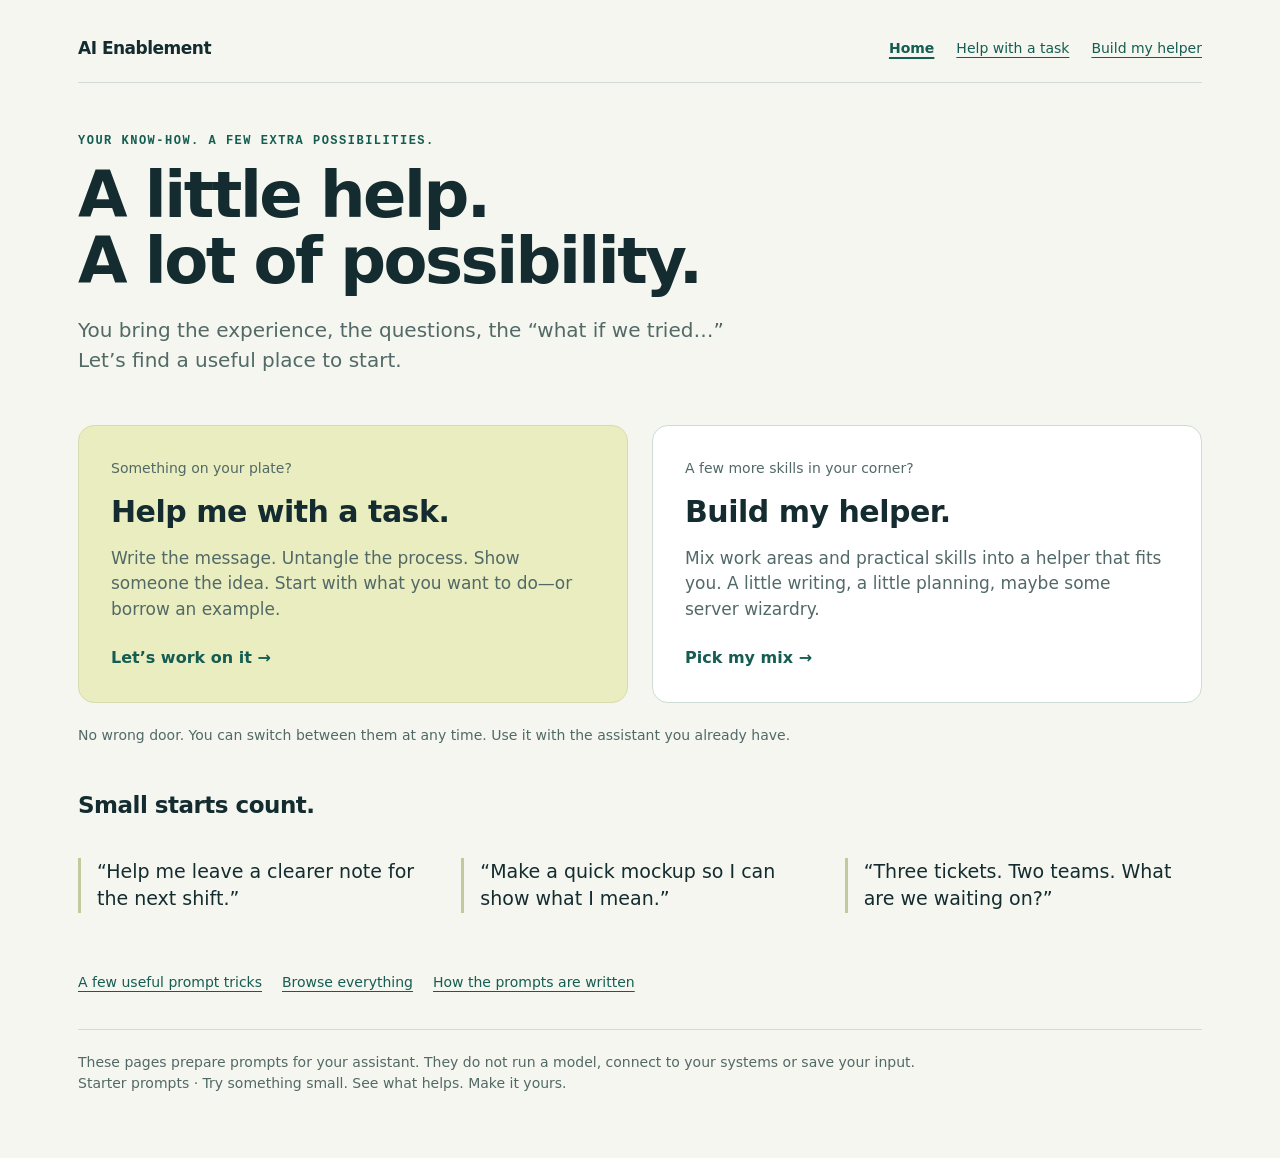
==== index.html @ c5250122 "Add everyday help, portable helper prompts and a two-path launch" ====
<!doctype html>
<html lang="en"><head><meta charset="utf-8"><meta name="viewport" content="width=device-width, initial-scale=1"><title>AI Enablement</title><meta name="description" content="A little help with a task, or a helper you can make your own."><link rel="stylesheet" href="launch.css?v=9aff4bc4e17a"></head>
<body><main><div class="top"><a class="brand" href="index.html">AI Enablement</a><nav aria-label="Package navigation"><a href="index.html" aria-current="page">Home</a><a href="launch.html">Help with a task</a><a href="library.html">Build my helper</a></nav></div>
<header><div class="eyebrow">Your know-how. A few extra possibilities.</div><h1>A little help.<br>A lot of possibility.</h1><p>You bring the experience, the questions, the “what if we tried…”<br>Let’s find a useful place to start.</p></header>
<section class="path-grid" aria-label="Choose your path"><a class="path-card" href="launch.html"><span class="path-kicker">Something on your plate?</span><h2>Help me with a task.</h2><p>Write the message. Untangle the process. Show someone the idea. Start with what you want to do—or borrow an example.</p><span class="path-action">Let’s work on it →</span></a><a class="path-card" href="library.html"><span class="path-kicker">A few more skills in your corner?</span><h2>Build my helper.</h2><p>Mix work areas and practical skills into a helper that fits you. A little writing, a little planning, maybe some server wizardry.</p><span class="path-action">Pick my mix →</span></a></section>
<p class="path-note">No wrong door. You can switch between them at any time. Use it with the assistant you already have.</p>
<section class="possibilities" aria-labelledby="possibilities-heading"><h2 id="possibilities-heading">Small starts count.</h2><div class="possibility-grid"><p>“Help me leave a clearer note for the next shift.”</p><p>“Make a quick mockup so I can show what I mean.”</p><p>“Three tickets. Two teams. What are we waiting on?”</p></div></section>
<div class="methods"><a href="prompt-cheat-sheet.md">A few useful prompt tricks</a><a href="CATALOG.md">Browse everything</a><a href="prompt-authoring.md">How the prompts are written</a></div><footer>These pages prepare prompts for your assistant. They do not run a model, connect to your systems or save your input.<br>Starter prompts · Try something small. See what helps. Make it yours.</footer></main></body></html>
---- launch.css ----
:root{color-scheme:light;--ink:#142c30;--muted:#526967;--line:#cddcd5;--paper:#f4f6ef;--accent:#155d52;--yellow:#e9edbf}*{box-sizing:border-box}body{margin:0;background:var(--paper);color:var(--ink);font:17px/1.5 system-ui,-apple-system,sans-serif}a{color:var(--accent);text-underline-offset:4px}a:hover{text-decoration-thickness:2px}main{max-width:1180px;margin:auto;padding:36px 28px 64px}.top{display:flex;justify-content:space-between;align-items:center;gap:24px;border-bottom:1px solid var(--line);padding-bottom:20px}.brand{font-weight:750;letter-spacing:-.5px}.top nav{display:flex;gap:22px;font-size:14px}.eyebrow{font:700 12px/1.4 ui-monospace,monospace;letter-spacing:1.5px;text-transform:uppercase;color:var(--accent)}header{padding:50px 0 30px;max-width:860px}h1{font-size:clamp(38px,6vw,64px);font-weight:600;line-height:1.03;letter-spacing:-2.5px;margin:14px 0 20px}header p{font-size:20px;color:var(--muted);max-width:690px}h2{font-size:23px;letter-spacing:-.5px;margin:0 0 16px}.step{font-size:13px;display:inline-grid;place-items:center;width:27px;height:27px;border:1px solid var(--accent);border-radius:50%;margin-right:9px;vertical-align:3px}.setup{display:grid;grid-template-columns:1fr 1.4fr;gap:32px;padding:26px;background:var(--yellow);border-radius:14px;margin:10px 0 38px}label{display:block;font-weight:650}select,textarea,input[type=search]{width:100%;font:inherit;color:var(--ink);border:1px solid #a3b8ad;border-radius:7px;padding:12px;background:#fff}select{margin-top:12px}textarea{resize:vertical;min-height:110px;margin-top:12px}input[type=checkbox]{accent-color:var(--accent);width:19px;height:19px;flex-shrink:0;margin:2px 10px 0 0}.section-top{display:flex;justify-content:space-between;align-items:center;gap:28px}.section-top input{max-width:330px}.catalog{display:grid;grid-template-columns:repeat(3,minmax(0,1fr));gap:16px;margin:20px 0 35px}.card{padding:22px;border:1px solid var(--line);border-radius:12px;background:white;display:flex;flex-direction:column}.card label{display:flex;align-items:start;margin-top:13px;cursor:pointer;font-size:18px;line-height:1.25}.card small{font:10px/1.4 ui-monospace,monospace;letter-spacing:.5px;color:var(--muted)}.card p{font-size:15px;color:var(--muted);margin:14px 0 18px}.card a{font-size:14px;margin-top:auto}.card:has(input:checked){border:2px solid var(--accent);padding:21px;background:#edf6f0}.launch{border-top:1px solid var(--line);padding-top:28px}.actions{display:flex;flex-wrap:wrap;gap:12px;align-items:center}button{font:650 15px system-ui;border-radius:7px;padding:13px 20px;background:var(--accent);color:white;border:1px solid var(--accent);cursor:pointer}button.secondary{background:transparent;color:var(--accent)}button:disabled{opacity:.45;cursor:default}button:hover:not(:disabled){filter:brightness(.9)}#prompt{font:13px/1.55 ui-monospace,monospace;min-height:260px;background:#fff;margin:18px 0}#status{min-height:1.5em;font-size:14px;color:var(--accent)}.note,footer{font-size:14px;color:var(--muted)}footer{border-top:1px solid var(--line);padding-top:22px;margin-top:36px}.methods{display:flex;gap:20px;flex-wrap:wrap;font-size:14px;margin:12px 0 32px}:focus-visible{outline:3px solid #d68f25;outline-offset:3px}@media(max-width:800px){.catalog{grid-template-columns:repeat(2,minmax(0,1fr))}.setup{grid-template-columns:1fr}.top{align-items:start}.top nav{flex-wrap:wrap;gap:12px}.section-top{display:block}.section-top input{max-width:none}}@media(max-width:520px){main{padding:24px 18px}.catalog{grid-template-columns:1fr}.top{display:block}.top nav{margin-top:12px}header{padding-top:32px}h1{letter-spacing:-1.5px}.setup{padding:20px}}

.example-link{font-size:16px;font-weight:650}.examples{grid-column:1/-1;display:grid;grid-template-columns:1fr 1.4fr;gap:18px 32px;border-top:1px solid #c4c99d;padding-top:22px;scroll-margin-top:24px}.examples h3{margin:0 0 8px;font-size:19px}.examples p{font-size:14px;margin:0;color:var(--muted)}.example-controls label{font-size:14px}.example-controls select{margin:6px 0 12px}.text-button{border-color:transparent;background:transparent;color:var(--accent);text-decoration:underline;text-underline-offset:4px;padding-left:0;padding-right:0}#example-status{grid-column:1/-1;color:var(--accent)}@media(max-width:800px){.examples{grid-template-columns:1fr}}
.catalog-controls{display:grid;grid-template-columns:1fr 1fr;gap:22px;align-items:end}.catalog-controls select{margin-top:6px}.catalog-controls input{margin-top:6px}.catalog-controls label,.section-top label{font-size:14px}.card small{font:12px/1.4 system-ui,sans-serif;letter-spacing:0}.compact{padding:18px}.compact:has(input:checked){padding:17px}.compact label{margin-top:0;font-size:17px}.compact p{margin:10px 0 15px}.library-heading{margin-top:36px}.helper-settings{padding:26px;background:var(--yellow);border-radius:14px}.selected-helpers{display:flex;flex-wrap:wrap;gap:8px;margin:12px 0 24px;font-size:14px}.chip{background:#fff;color:var(--accent);font-size:13px;padding:7px 10px;border-color:#a3b8ad}.preferences{display:grid;grid-template-columns:repeat(3,1fr);gap:18px;margin:22px 0}.preferences label{font-size:14px}.preferences select{margin-top:6px}.optional{font-size:13px;color:var(--muted);font-weight:400}.play{border-block:1px solid #c4c99d;padding:18px 0;margin:22px 0}.play summary{cursor:pointer;font-weight:650}.play label{margin-top:15px;font-size:14px}.play textarea{min-height:70px}.build-actions{margin-top:24px}.helper-result{border-top:1px solid #c4c99d;margin-top:24px;padding-top:22px}.helper-result textarea{font:13px/1.55 ui-monospace,monospace;margin-bottom:12px}.helper-result button{margin-bottom:12px}#helper-status{font-size:14px;color:var(--accent);min-height:1.5em}@media(max-width:700px){.catalog-controls,.preferences{grid-template-columns:1fr}.helper-settings{padding:20px}.section-top select{margin-bottom:12px}}
.top a.brand{text-decoration:none;color:var(--ink)}.top nav a[aria-current=page]{font-weight:750;text-decoration-thickness:2px}.path-grid{display:grid;grid-template-columns:1fr 1fr;gap:24px}.path-card{display:flex;flex-direction:column;background:#fff;padding:32px;border:1px solid var(--line);border-radius:16px;text-decoration:none;color:var(--ink);transition:transform .15s,border-color .15s}.path-card:first-child{background:var(--yellow);border-color:#d7dcb0}.path-card:hover{transform:translateY(-3px);border-color:var(--accent)}.path-kicker{font-size:14px;color:var(--muted)}.path-card h2{font-size:30px;line-height:1.15;margin:16px 0}.path-card p{color:var(--muted);margin:0 0 24px}.path-action{font-size:16px;font-weight:700;color:var(--accent);margin-top:auto}.path-note{font-size:14px;color:var(--muted);margin:22px 0 42px}.possibility-grid{display:grid;grid-template-columns:repeat(3,1fr);gap:26px}.possibility-grid p{font-size:19px;line-height:1.45;border-left:3px solid #c4c99d;padding-left:16px}.possibilities{margin-bottom:40px}@media(max-width:700px){.path-grid,.possibility-grid{grid-template-columns:1fr}.path-card{padding:24px}.possibility-grid{gap:0}}@media(prefers-reduced-motion:reduce){.path-card{transition:none}.path-card:hover{transform:none}}
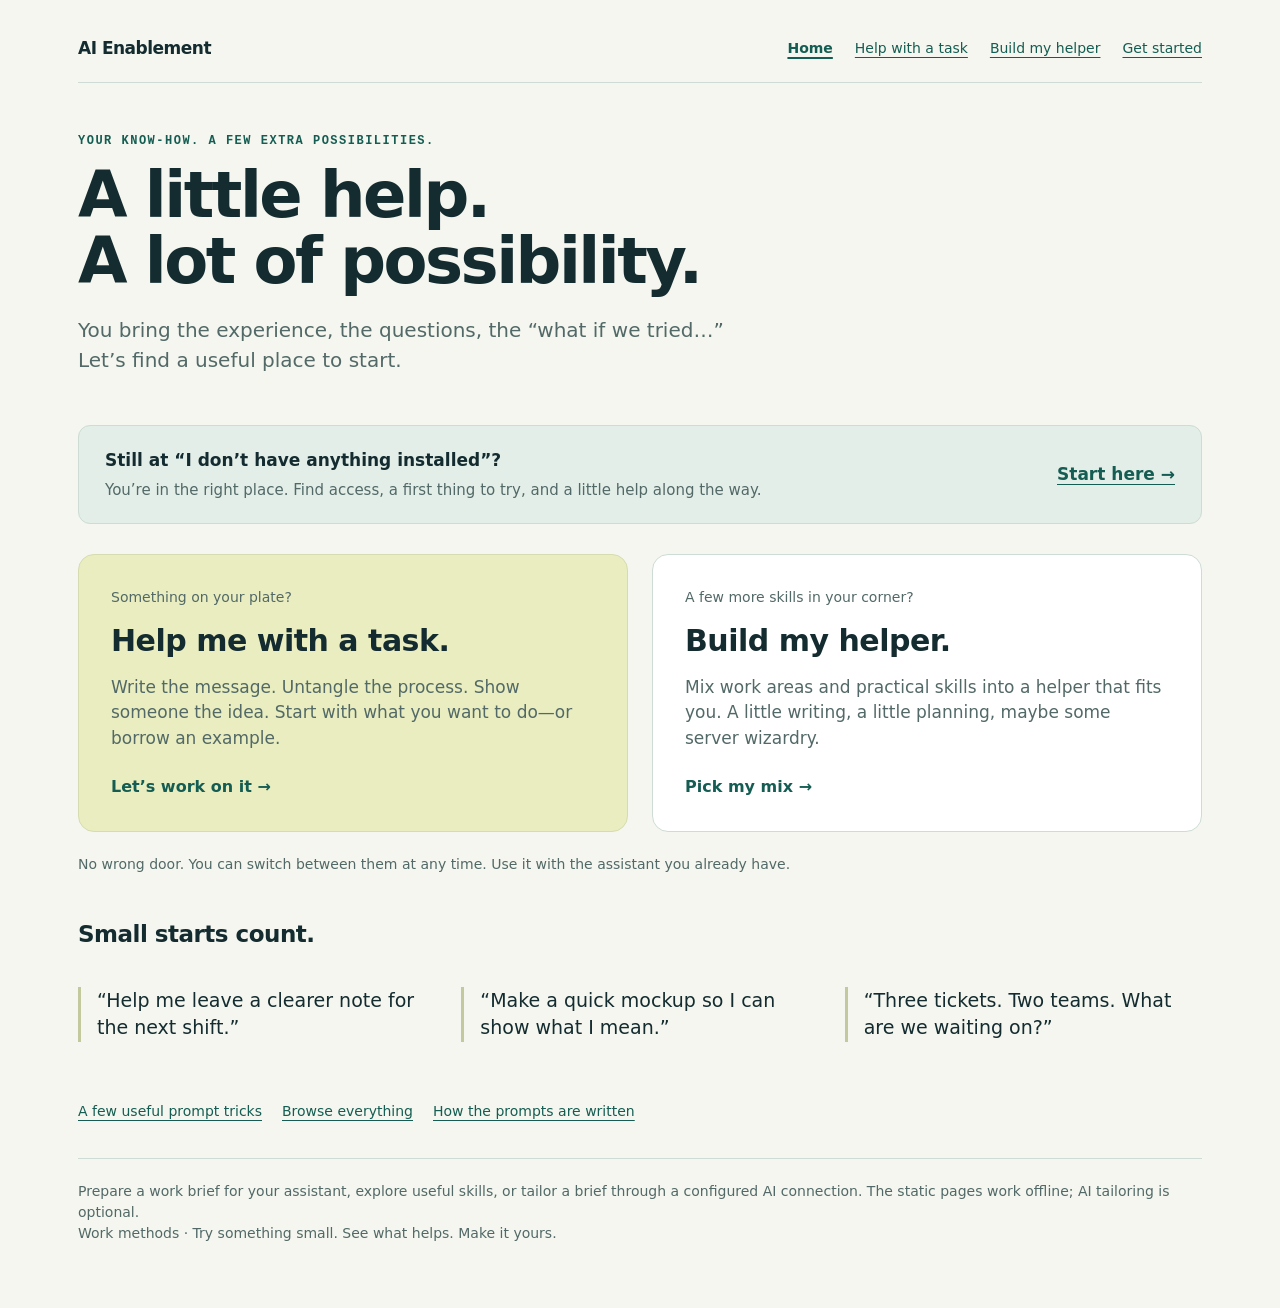
==== commit 58be274c: "Publish practical work briefs and resource discovery in v0.5.0 Use task-specific methods and relevan" ====
--- a/index.html
+++ b/index.html
@@ -1,8 +1,8 @@
 <!doctype html>
-<html lang="en"><head><meta charset="utf-8"><meta name="viewport" content="width=device-width, initial-scale=1"><title>AI Enablement</title><meta name="description" content="A little help with a task, or a helper you can make your own."><link rel="stylesheet" href="launch.css?v=9aff4bc4e17a"></head>
-<body><main><div class="top"><a class="brand" href="index.html">AI Enablement</a><nav aria-label="Package navigation"><a href="index.html" aria-current="page">Home</a><a href="launch.html">Help with a task</a><a href="library.html">Build my helper</a></nav></div>
-<header><div class="eyebrow">Your know-how. A few extra possibilities.</div><h1>A little help.<br>A lot of possibility.</h1><p>You bring the experience, the questions, the “what if we tried…”<br>Let’s find a useful place to start.</p></header>
+<html lang="en"><head><meta charset="utf-8"><meta name="viewport" content="width=device-width, initial-scale=1"><title>AI Enablement</title><meta name="description" content="A little help with a task, or a helper you can make your own."><link rel="stylesheet" href="launch.css?v=07970fff357b"></head>
+<body><main><div class="top"><a class="brand" href="index.html">AI Enablement</a><nav aria-label="Package navigation"><a href="index.html" aria-current="page">Home</a><a href="launch.html">Help with a task</a><a href="library.html">Build my helper</a><a href="get-started.html">Get started</a></nav></div>
+<header><div class="eyebrow">Your know-how. A few extra possibilities.</div><h1>A little help.<br>A lot of possibility.</h1><p>You bring the experience, the questions, the “what if we tried…”<br>Let’s find a useful place to start.</p></header><aside class="starter-invitation"><div><strong>Still at “I don’t have anything installed”?</strong><p>You’re in the right place. Find access, a first thing to try, and a little help along the way.</p></div><a href="get-started.html">Start here →</a></aside>
 <section class="path-grid" aria-label="Choose your path"><a class="path-card" href="launch.html"><span class="path-kicker">Something on your plate?</span><h2>Help me with a task.</h2><p>Write the message. Untangle the process. Show someone the idea. Start with what you want to do—or borrow an example.</p><span class="path-action">Let’s work on it →</span></a><a class="path-card" href="library.html"><span class="path-kicker">A few more skills in your corner?</span><h2>Build my helper.</h2><p>Mix work areas and practical skills into a helper that fits you. A little writing, a little planning, maybe some server wizardry.</p><span class="path-action">Pick my mix →</span></a></section>
 <p class="path-note">No wrong door. You can switch between them at any time. Use it with the assistant you already have.</p>
 <section class="possibilities" aria-labelledby="possibilities-heading"><h2 id="possibilities-heading">Small starts count.</h2><div class="possibility-grid"><p>“Help me leave a clearer note for the next shift.”</p><p>“Make a quick mockup so I can show what I mean.”</p><p>“Three tickets. Two teams. What are we waiting on?”</p></div></section>
-<div class="methods"><a href="prompt-cheat-sheet.md">A few useful prompt tricks</a><a href="CATALOG.md">Browse everything</a><a href="prompt-authoring.md">How the prompts are written</a></div><footer>These pages prepare prompts for your assistant. They do not run a model, connect to your systems or save your input.<br>Starter prompts · Try something small. See what helps. Make it yours.</footer></main></body></html>
+<div class="methods"><a href="prompt-cheat-sheet.md">A few useful prompt tricks</a><a href="CATALOG.md">Browse everything</a><a href="prompt-authoring.md">How the prompts are written</a></div><footer>Prepare a work brief for your assistant, explore useful skills, or tailor a brief through a configured AI connection. The static pages work offline; AI tailoring is optional.<br>Work methods · Try something small. See what helps. Make it yours.</footer></main></body></html>
--- a/launch.css
+++ b/launch.css
@@ -3,3 +3,5 @@
 .example-link{font-size:16px;font-weight:650}.examples{grid-column:1/-1;display:grid;grid-template-columns:1fr 1.4fr;gap:18px 32px;border-top:1px solid #c4c99d;padding-top:22px;scroll-margin-top:24px}.examples h3{margin:0 0 8px;font-size:19px}.examples p{font-size:14px;margin:0;color:var(--muted)}.example-controls label{font-size:14px}.example-controls select{margin:6px 0 12px}.text-button{border-color:transparent;background:transparent;color:var(--accent);text-decoration:underline;text-underline-offset:4px;padding-left:0;padding-right:0}#example-status{grid-column:1/-1;color:var(--accent)}@media(max-width:800px){.examples{grid-template-columns:1fr}}
 .catalog-controls{display:grid;grid-template-columns:1fr 1fr;gap:22px;align-items:end}.catalog-controls select{margin-top:6px}.catalog-controls input{margin-top:6px}.catalog-controls label,.section-top label{font-size:14px}.card small{font:12px/1.4 system-ui,sans-serif;letter-spacing:0}.compact{padding:18px}.compact:has(input:checked){padding:17px}.compact label{margin-top:0;font-size:17px}.compact p{margin:10px 0 15px}.library-heading{margin-top:36px}.helper-settings{padding:26px;background:var(--yellow);border-radius:14px}.selected-helpers{display:flex;flex-wrap:wrap;gap:8px;margin:12px 0 24px;font-size:14px}.chip{background:#fff;color:var(--accent);font-size:13px;padding:7px 10px;border-color:#a3b8ad}.preferences{display:grid;grid-template-columns:repeat(3,1fr);gap:18px;margin:22px 0}.preferences label{font-size:14px}.preferences select{margin-top:6px}.optional{font-size:13px;color:var(--muted);font-weight:400}.play{border-block:1px solid #c4c99d;padding:18px 0;margin:22px 0}.play summary{cursor:pointer;font-weight:650}.play label{margin-top:15px;font-size:14px}.play textarea{min-height:70px}.build-actions{margin-top:24px}.helper-result{border-top:1px solid #c4c99d;margin-top:24px;padding-top:22px}.helper-result textarea{font:13px/1.55 ui-monospace,monospace;margin-bottom:12px}.helper-result button{margin-bottom:12px}#helper-status{font-size:14px;color:var(--accent);min-height:1.5em}@media(max-width:700px){.catalog-controls,.preferences{grid-template-columns:1fr}.helper-settings{padding:20px}.section-top select{margin-bottom:12px}}
 .top a.brand{text-decoration:none;color:var(--ink)}.top nav a[aria-current=page]{font-weight:750;text-decoration-thickness:2px}.path-grid{display:grid;grid-template-columns:1fr 1fr;gap:24px}.path-card{display:flex;flex-direction:column;background:#fff;padding:32px;border:1px solid var(--line);border-radius:16px;text-decoration:none;color:var(--ink);transition:transform .15s,border-color .15s}.path-card:first-child{background:var(--yellow);border-color:#d7dcb0}.path-card:hover{transform:translateY(-3px);border-color:var(--accent)}.path-kicker{font-size:14px;color:var(--muted)}.path-card h2{font-size:30px;line-height:1.15;margin:16px 0}.path-card p{color:var(--muted);margin:0 0 24px}.path-action{font-size:16px;font-weight:700;color:var(--accent);margin-top:auto}.path-note{font-size:14px;color:var(--muted);margin:22px 0 42px}.possibility-grid{display:grid;grid-template-columns:repeat(3,1fr);gap:26px}.possibility-grid p{font-size:19px;line-height:1.45;border-left:3px solid #c4c99d;padding-left:16px}.possibilities{margin-bottom:40px}@media(max-width:700px){.path-grid,.possibility-grid{grid-template-columns:1fr}.path-card{padding:24px}.possibility-grid{gap:0}}@media(prefers-reduced-motion:reduce){.path-card{transition:none}.path-card:hover{transform:none}}
+.starter-invitation{display:flex;align-items:center;justify-content:space-between;gap:24px;padding:22px 26px;margin:0 0 30px;background:#e3eee8;border:1px solid var(--line);border-radius:12px}.starter-invitation p{font-size:15px;color:var(--muted);margin:5px 0 0}.starter-invitation>a{font-weight:700;white-space:nowrap}.starter-section{margin:42px 0;scroll-margin-top:24px}.starter-section>p{max-width:780px}.access-grid{display:grid;grid-template-columns:repeat(2,minmax(0,1fr));gap:18px}.access-card h3{margin:0;font-size:21px}.access-card ol{font-size:15px;padding-left:22px;margin:0 0 14px}.access-card li+li{margin-top:10px}.access-card .access-links{margin-top:auto}.access-card details{border-top:1px solid var(--line);padding-top:12px;font-size:14px}.access-card summary,.notebook-prompts summary{cursor:pointer;color:var(--accent)}.access-card details p{font-size:13px;margin:10px 0}.practice-prompt{margin:20px 0;border-left:4px solid var(--accent);padding:20px 24px;background:white;border-radius:0 12px 12px 0;max-width:780px}.notebook-feature{border:1px solid #c4c99d;background:var(--yellow);border-radius:16px;padding:32px;margin:46px 0;scroll-margin-top:24px}.notebook-feature h2{font-size:32px;line-height:1.15;margin:12px 0 18px}.notebook-feature>p,.notebook-feature>ol{max-width:850px}.notebook-feature li+li{margin-top:8px}.notebook-prompts{margin:24px 0}.notebook-prompts details{padding:13px 0;border-top:1px solid #c4c99d}.notebook-prompts details:last-child{border-bottom:1px solid #c4c99d}.notebook-prompts summary{font-weight:650}.notebook-prompts blockquote{margin:14px 0 4px;max-width:760px}.notebook-feature .methods{margin-bottom:0}.starter-jumps{border-bottom:1px solid var(--line);padding-bottom:20px}@media(max-width:700px){.access-grid{grid-template-columns:1fr}.starter-invitation{align-items:start;flex-direction:column;gap:14px;padding:20px}.notebook-feature{padding:22px}.notebook-feature h2{font-size:27px}.practice-prompt{padding:18px}.top nav{flex-wrap:wrap}}
+.resource-shelf{border:1px solid var(--line);background:#fff;border-radius:12px;padding:22px;margin:24px 0}.resource-shelf h3{margin:0 0 12px}.resource-shelf h3:not(:first-child){margin-top:26px}.capability-list{list-style:none;padding:0;display:grid;grid-template-columns:repeat(2,minmax(0,1fr));gap:18px}.capability-list li{border-top:1px solid var(--line);padding-top:12px}.capability-list a{font-weight:650}.capability-list p{font-size:14px;margin:6px 0}.capability-list small{display:block;font-size:12px;color:var(--muted)}.ai-tailoring{margin:26px 0 0;border-top:1px solid var(--line);padding-top:20px}.ai-tailoring summary{font-size:19px;font-weight:650;cursor:pointer}.ai-tailoring>p{max-width:780px}.ai-tailoring label{margin-top:18px}.ai-tailoring textarea{margin-bottom:14px}.ai-tailoring button{margin:8px 10px 8px 0}.ai-tailoring textarea[readonly]{font:13px/1.55 ui-monospace,monospace;min-height:180px}#task-experience{margin-bottom:18px}@media(max-width:700px){.capability-list{grid-template-columns:1fr}}
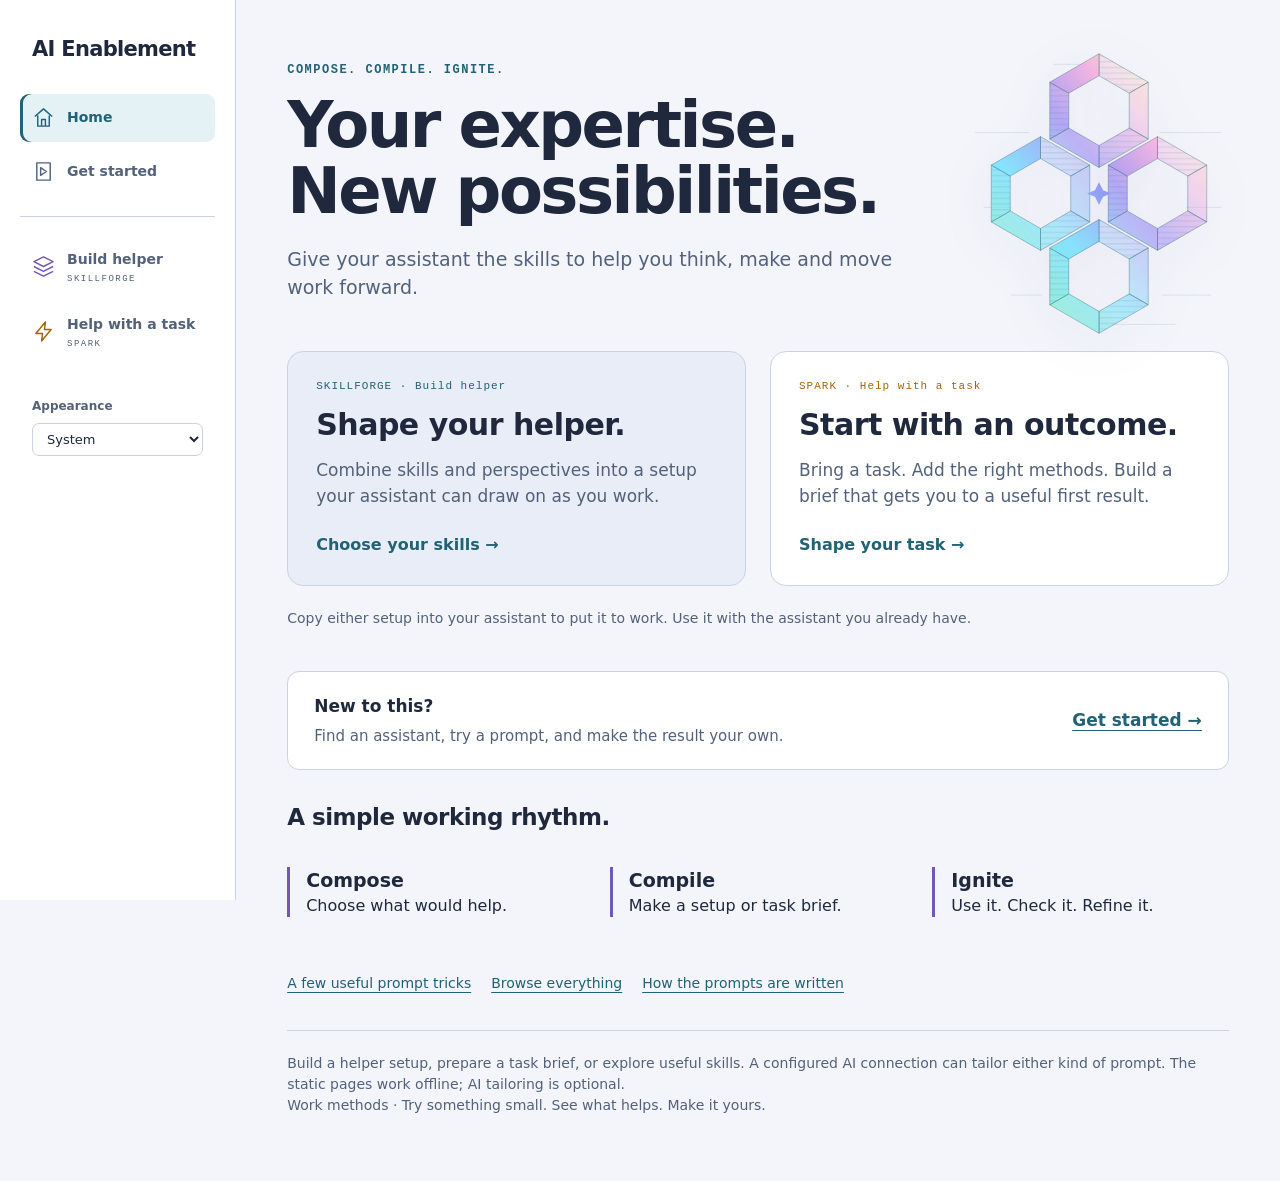
==== commit 0c3fe5c8: "Publish modular catalog discovery and refreshed builders Keep the helper catalog maintainable throug" ====
--- a/index.html
+++ b/index.html
@@ -1,8 +1,9 @@
 <!doctype html>
-<html lang="en"><head><meta charset="utf-8"><meta name="viewport" content="width=device-width, initial-scale=1"><title>AI Enablement</title><meta name="description" content="A little help with a task, or a helper you can make your own."><link rel="stylesheet" href="launch.css?v=07970fff357b"></head>
-<body><main><div class="top"><a class="brand" href="index.html">AI Enablement</a><nav aria-label="Package navigation"><a href="index.html" aria-current="page">Home</a><a href="launch.html">Help with a task</a><a href="library.html">Build my helper</a><a href="get-started.html">Get started</a></nav></div>
-<header><div class="eyebrow">Your know-how. A few extra possibilities.</div><h1>A little help.<br>A lot of possibility.</h1><p>You bring the experience, the questions, the “what if we tried…”<br>Let’s find a useful place to start.</p></header><aside class="starter-invitation"><div><strong>Still at “I don’t have anything installed”?</strong><p>You’re in the right place. Find access, a first thing to try, and a little help along the way.</p></div><a href="get-started.html">Start here →</a></aside>
-<section class="path-grid" aria-label="Choose your path"><a class="path-card" href="launch.html"><span class="path-kicker">Something on your plate?</span><h2>Help me with a task.</h2><p>Write the message. Untangle the process. Show someone the idea. Start with what you want to do—or borrow an example.</p><span class="path-action">Let’s work on it →</span></a><a class="path-card" href="library.html"><span class="path-kicker">A few more skills in your corner?</span><h2>Build my helper.</h2><p>Mix work areas and practical skills into a helper that fits you. A little writing, a little planning, maybe some server wizardry.</p><span class="path-action">Pick my mix →</span></a></section>
-<p class="path-note">No wrong door. You can switch between them at any time. Use it with the assistant you already have.</p>
-<section class="possibilities" aria-labelledby="possibilities-heading"><h2 id="possibilities-heading">Small starts count.</h2><div class="possibility-grid"><p>“Help me leave a clearer note for the next shift.”</p><p>“Make a quick mockup so I can show what I mean.”</p><p>“Three tickets. Two teams. What are we waiting on?”</p></div></section>
-<div class="methods"><a href="prompt-cheat-sheet.md">A few useful prompt tricks</a><a href="CATALOG.md">Browse everything</a><a href="prompt-authoring.md">How the prompts are written</a></div><footer>Prepare a work brief for your assistant, explore useful skills, or tailor a brief through a configured AI connection. The static pages work offline; AI tailoring is optional.<br>Work methods · Try something small. See what helps. Make it yours.</footer></main></body></html>
+<html lang="en"><head><meta charset="utf-8"><meta name="viewport" content="width=device-width, initial-scale=1"><title>AI Enablement</title><meta name="description" content="A little help with a task, or a helper you can make your own."><link rel="stylesheet" href="launch.css?v=c06272cd643f"><script src="site.js?v=e3f35488b8e0"></script></head>
+<body class="skillforge"><a class="skip-link" href="#main-content">Skip to content</a><aside class="site-rail"><a class="brand" href="index.html">AI Enablement</a><button type="button" class="nav-toggle secondary" aria-expanded="true" aria-controls="site-navigation" hidden>Menu</button><div id="site-navigation"><nav aria-label="Start here" class="rail-start"><a href="index.html" aria-current="page" aria-label="Home"><svg viewBox="0 0 24 24" fill="none" stroke="currentColor" stroke-width="1.5" stroke-linejoin="round" aria-hidden="true"><path d="M3 11 12 3l9 8M6 10v11h12V10M10 21v-7h4v7"/></svg><span class="nav-full">Home</span><span class="nav-short" aria-hidden="true">Home</span></a><a href="get-started.html" aria-label="Get started"><svg viewBox="0 0 24 24" fill="none" stroke="currentColor" stroke-width="1.5" stroke-linejoin="round" aria-hidden="true"><path d="M5 3h14v18H5ZM9 8l6 4-6 4Z"/></svg><span class="nav-full">Get started</span><span class="nav-short" aria-hidden="true">Start</span></a></nav><nav aria-label="Tools" class="rail-tools"><a href="library.html" aria-label="Build helper SKILLFORGE"><svg viewBox="0 0 24 24" fill="none" stroke="currentColor" stroke-width="1.5" stroke-linejoin="round" aria-hidden="true"><path d="m12 2 10 5-10 5L2 7ZM2 12l10 5 10-5M2 17l10 5 10-5"/></svg><span class="nav-full">Build helper<small>SKILLFORGE</small></span><span class="nav-short" aria-hidden="true">Build</span></a><a href="launch.html" aria-label="Help with a task SPARK"><svg viewBox="0 0 24 24" fill="none" stroke="currentColor" stroke-width="1.5" stroke-linejoin="round" aria-hidden="true"><path d="m14 2-10 12h7l-1 8 10-12h-7Z"/></svg><span class="nav-full">Help with a task<small>SPARK</small></span><span class="nav-short" aria-hidden="true">Task</span></a></nav><div class="theme-control"><label for="forge-theme">Appearance</label><select id="forge-theme"><option value="system">System</option><option value="light">Light</option><option value="dark">Dark</option></select></div></div></aside><main id="main-content" tabindex="-1">
+<header class="home-hero prism-header"><div class="forge-art" aria-hidden="true"><svg viewBox="0 0 320 370" fill="none"><defs><linearGradient id="forge-spectrum" x1="28" y1="280" x2="270" y2="70" gradientUnits="userSpaceOnUse"><stop stop-color="#6bf1c1"/><stop offset=".3" stop-color="#70dfff"/><stop offset=".58" stop-color="#9d8af2"/><stop offset=".8" stop-color="#f4a8dd"/><stop offset="1" stop-color="#ffe19a"/></linearGradient><pattern id="forge-scan" width="8" height="7" patternUnits="userSpaceOnUse"><path d="M0 1h8" stroke="currentColor" stroke-opacity=".3" stroke-width=".6"/></pattern></defs><g class="forge-traces" stroke="currentColor" stroke-width=".6" opacity=".25"><path d="M7 109h67m160 0h76M18 201h34m215 0h44M51 309h39m147 0h61M104 25h41m31 320h78"/></g><polygon points="160.0,12.0 220.6,47.0 197.2,60.5 160.0,39.0" fill="url(#forge-spectrum)" fill-opacity="0.32" stroke="currentColor" stroke-opacity=".55" stroke-width=".8"/><polygon points="160.0,12.0 220.6,47.0 197.2,60.5 160.0,39.0" fill="url(#forge-scan)"/><polygon points="220.6,47.0 220.6,117.0 197.2,103.5 197.2,60.5" fill="url(#forge-spectrum)" fill-opacity="0.42" stroke="currentColor" stroke-opacity=".55" stroke-width=".8"/><polygon points="220.6,117.0 160.0,152.0 160.0,125.0 197.2,103.5" fill="url(#forge-spectrum)" fill-opacity="0.52" stroke="currentColor" stroke-opacity=".55" stroke-width=".8"/><polygon points="220.6,117.0 160.0,152.0 160.0,125.0 197.2,103.5" fill="url(#forge-scan)"/><polygon points="160.0,152.0 99.4,117.0 122.8,103.5 160.0,125.0" fill="url(#forge-spectrum)" fill-opacity="0.62" stroke="currentColor" stroke-opacity=".55" stroke-width=".8"/><polygon points="99.4,117.0 99.4,47.0 122.8,60.5 122.8,103.5" fill="url(#forge-spectrum)" fill-opacity="0.72" stroke="currentColor" stroke-opacity=".55" stroke-width=".8"/><polygon points="99.4,117.0 99.4,47.0 122.8,60.5 122.8,103.5" fill="url(#forge-scan)"/><polygon points="99.4,47.0 160.0,12.0 160.0,39.0 122.8,60.5" fill="url(#forge-spectrum)" fill-opacity="0.82" stroke="currentColor" stroke-opacity=".55" stroke-width=".8"/><polygon points="88.0,114.0 148.6,149.0 125.2,162.5 88.0,141.0" fill="url(#forge-spectrum)" fill-opacity="0.32" stroke="currentColor" stroke-opacity=".55" stroke-width=".8"/><polygon points="88.0,114.0 148.6,149.0 125.2,162.5 88.0,141.0" fill="url(#forge-scan)"/><polygon points="148.6,149.0 148.6,219.0 125.2,205.5 125.2,162.5" fill="url(#forge-spectrum)" fill-opacity="0.42" stroke="currentColor" stroke-opacity=".55" stroke-width=".8"/><polygon points="148.6,219.0 88.0,254.0 88.0,227.0 125.2,205.5" fill="url(#forge-spectrum)" fill-opacity="0.52" stroke="currentColor" stroke-opacity=".55" stroke-width=".8"/><polygon points="148.6,219.0 88.0,254.0 88.0,227.0 125.2,205.5" fill="url(#forge-scan)"/><polygon points="88.0,254.0 27.4,219.0 50.8,205.5 88.0,227.0" fill="url(#forge-spectrum)" fill-opacity="0.62" stroke="currentColor" stroke-opacity=".55" stroke-width=".8"/><polygon points="27.4,219.0 27.4,149.0 50.8,162.5 50.8,205.5" fill="url(#forge-spectrum)" fill-opacity="0.72" stroke="currentColor" stroke-opacity=".55" stroke-width=".8"/><polygon points="27.4,219.0 27.4,149.0 50.8,162.5 50.8,205.5" fill="url(#forge-scan)"/><polygon points="27.4,149.0 88.0,114.0 88.0,141.0 50.8,162.5" fill="url(#forge-spectrum)" fill-opacity="0.82" stroke="currentColor" stroke-opacity=".55" stroke-width=".8"/><polygon points="232.0,114.0 292.6,149.0 269.2,162.5 232.0,141.0" fill="url(#forge-spectrum)" fill-opacity="0.32" stroke="currentColor" stroke-opacity=".55" stroke-width=".8"/><polygon points="232.0,114.0 292.6,149.0 269.2,162.5 232.0,141.0" fill="url(#forge-scan)"/><polygon points="292.6,149.0 292.6,219.0 269.2,205.5 269.2,162.5" fill="url(#forge-spectrum)" fill-opacity="0.42" stroke="currentColor" stroke-opacity=".55" stroke-width=".8"/><polygon points="292.6,219.0 232.0,254.0 232.0,227.0 269.2,205.5" fill="url(#forge-spectrum)" fill-opacity="0.52" stroke="currentColor" stroke-opacity=".55" stroke-width=".8"/><polygon points="292.6,219.0 232.0,254.0 232.0,227.0 269.2,205.5" fill="url(#forge-scan)"/><polygon points="232.0,254.0 171.4,219.0 194.8,205.5 232.0,227.0" fill="url(#forge-spectrum)" fill-opacity="0.62" stroke="currentColor" stroke-opacity=".55" stroke-width=".8"/><polygon points="171.4,219.0 171.4,149.0 194.8,162.5 194.8,205.5" fill="url(#forge-spectrum)" fill-opacity="0.72" stroke="currentColor" stroke-opacity=".55" stroke-width=".8"/><polygon points="171.4,219.0 171.4,149.0 194.8,162.5 194.8,205.5" fill="url(#forge-scan)"/><polygon points="171.4,149.0 232.0,114.0 232.0,141.0 194.8,162.5" fill="url(#forge-spectrum)" fill-opacity="0.82" stroke="currentColor" stroke-opacity=".55" stroke-width=".8"/><polygon points="160.0,216.0 220.6,251.0 197.2,264.5 160.0,243.0" fill="url(#forge-spectrum)" fill-opacity="0.32" stroke="currentColor" stroke-opacity=".55" stroke-width=".8"/><polygon points="160.0,216.0 220.6,251.0 197.2,264.5 160.0,243.0" fill="url(#forge-scan)"/><polygon points="220.6,251.0 220.6,321.0 197.2,307.5 197.2,264.5" fill="url(#forge-spectrum)" fill-opacity="0.42" stroke="currentColor" stroke-opacity=".55" stroke-width=".8"/><polygon points="220.6,321.0 160.0,356.0 160.0,329.0 197.2,307.5" fill="url(#forge-spectrum)" fill-opacity="0.52" stroke="currentColor" stroke-opacity=".55" stroke-width=".8"/><polygon points="220.6,321.0 160.0,356.0 160.0,329.0 197.2,307.5" fill="url(#forge-scan)"/><polygon points="160.0,356.0 99.4,321.0 122.8,307.5 160.0,329.0" fill="url(#forge-spectrum)" fill-opacity="0.62" stroke="currentColor" stroke-opacity=".55" stroke-width=".8"/><polygon points="99.4,321.0 99.4,251.0 122.8,264.5 122.8,307.5" fill="url(#forge-spectrum)" fill-opacity="0.72" stroke="currentColor" stroke-opacity=".55" stroke-width=".8"/><polygon points="99.4,321.0 99.4,251.0 122.8,264.5 122.8,307.5" fill="url(#forge-scan)"/><polygon points="99.4,251.0 160.0,216.0 160.0,243.0 122.8,264.5" fill="url(#forge-spectrum)" fill-opacity="0.82" stroke="currentColor" stroke-opacity=".55" stroke-width=".8"/><path d="m160 170 5 10 10 4-10 4-5 10-5-10-10-4 10-4Z" fill="url(#forge-spectrum)"/></svg></div><div class="eyebrow">Compose. Compile. Ignite.</div><h1>Your expertise.<br>New possibilities.</h1><p>Give your assistant the skills to help you think, make and move work forward.</p></header>
+<section class="path-grid" aria-label="Choose your path"><a class="path-card" href="library.html"><span class="path-kicker">SKILLFORGE · Build helper</span><h2>Shape your helper.</h2><p>Combine skills and perspectives into a setup your assistant can draw on as you work.</p><span class="path-action">Choose your skills →</span></a><a class="path-card" href="launch.html"><span class="path-kicker">SPARK · Help with a task</span><h2>Start with an outcome.</h2><p>Bring a task. Add the right methods. Build a brief that gets you to a useful first result.</p><span class="path-action">Shape your task →</span></a></section>
+<p class="path-note">Copy either setup into your assistant to put it to work. Use it with the assistant you already have.</p>
+<aside class="starter-invitation"><div><strong>New to this?</strong><p>Find an assistant, try a prompt, and make the result your own.</p></div><a href="get-started.html">Get started →</a></aside>
+<section class="possibilities" aria-labelledby="possibilities-heading"><h2 id="possibilities-heading">A simple working rhythm.</h2><div class="possibility-grid"><p><strong>Compose</strong><br>Choose what would help.</p><p><strong>Compile</strong><br>Make a setup or task brief.</p><p><strong>Ignite</strong><br>Use it. Check it. Refine it.</p></div></section>
+<div class="methods"><a href="prompt-cheat-sheet.md">A few useful prompt tricks</a><a href="CATALOG.md">Browse everything</a><a href="prompt-authoring.md">How the prompts are written</a></div><footer>Build a helper setup, prepare a task brief, or explore useful skills. A configured AI connection can tailor either kind of prompt. The static pages work offline; AI tailoring is optional.<br>Work methods · Try something small. See what helps. Make it yours.</footer></main></body></html>
--- a/launch.css
+++ b/launch.css
@@ -5,3 +5,91 @@
 .top a.brand{text-decoration:none;color:var(--ink)}.top nav a[aria-current=page]{font-weight:750;text-decoration-thickness:2px}.path-grid{display:grid;grid-template-columns:1fr 1fr;gap:24px}.path-card{display:flex;flex-direction:column;background:#fff;padding:32px;border:1px solid var(--line);border-radius:16px;text-decoration:none;color:var(--ink);transition:transform .15s,border-color .15s}.path-card:first-child{background:var(--yellow);border-color:#d7dcb0}.path-card:hover{transform:translateY(-3px);border-color:var(--accent)}.path-kicker{font-size:14px;color:var(--muted)}.path-card h2{font-size:30px;line-height:1.15;margin:16px 0}.path-card p{color:var(--muted);margin:0 0 24px}.path-action{font-size:16px;font-weight:700;color:var(--accent);margin-top:auto}.path-note{font-size:14px;color:var(--muted);margin:22px 0 42px}.possibility-grid{display:grid;grid-template-columns:repeat(3,1fr);gap:26px}.possibility-grid p{font-size:19px;line-height:1.45;border-left:3px solid #c4c99d;padding-left:16px}.possibilities{margin-bottom:40px}@media(max-width:700px){.path-grid,.possibility-grid{grid-template-columns:1fr}.path-card{padding:24px}.possibility-grid{gap:0}}@media(prefers-reduced-motion:reduce){.path-card{transition:none}.path-card:hover{transform:none}}
 .starter-invitation{display:flex;align-items:center;justify-content:space-between;gap:24px;padding:22px 26px;margin:0 0 30px;background:#e3eee8;border:1px solid var(--line);border-radius:12px}.starter-invitation p{font-size:15px;color:var(--muted);margin:5px 0 0}.starter-invitation>a{font-weight:700;white-space:nowrap}.starter-section{margin:42px 0;scroll-margin-top:24px}.starter-section>p{max-width:780px}.access-grid{display:grid;grid-template-columns:repeat(2,minmax(0,1fr));gap:18px}.access-card h3{margin:0;font-size:21px}.access-card ol{font-size:15px;padding-left:22px;margin:0 0 14px}.access-card li+li{margin-top:10px}.access-card .access-links{margin-top:auto}.access-card details{border-top:1px solid var(--line);padding-top:12px;font-size:14px}.access-card summary,.notebook-prompts summary{cursor:pointer;color:var(--accent)}.access-card details p{font-size:13px;margin:10px 0}.practice-prompt{margin:20px 0;border-left:4px solid var(--accent);padding:20px 24px;background:white;border-radius:0 12px 12px 0;max-width:780px}.notebook-feature{border:1px solid #c4c99d;background:var(--yellow);border-radius:16px;padding:32px;margin:46px 0;scroll-margin-top:24px}.notebook-feature h2{font-size:32px;line-height:1.15;margin:12px 0 18px}.notebook-feature>p,.notebook-feature>ol{max-width:850px}.notebook-feature li+li{margin-top:8px}.notebook-prompts{margin:24px 0}.notebook-prompts details{padding:13px 0;border-top:1px solid #c4c99d}.notebook-prompts details:last-child{border-bottom:1px solid #c4c99d}.notebook-prompts summary{font-weight:650}.notebook-prompts blockquote{margin:14px 0 4px;max-width:760px}.notebook-feature .methods{margin-bottom:0}.starter-jumps{border-bottom:1px solid var(--line);padding-bottom:20px}@media(max-width:700px){.access-grid{grid-template-columns:1fr}.starter-invitation{align-items:start;flex-direction:column;gap:14px;padding:20px}.notebook-feature{padding:22px}.notebook-feature h2{font-size:27px}.practice-prompt{padding:18px}.top nav{flex-wrap:wrap}}
 .resource-shelf{border:1px solid var(--line);background:#fff;border-radius:12px;padding:22px;margin:24px 0}.resource-shelf h3{margin:0 0 12px}.resource-shelf h3:not(:first-child){margin-top:26px}.capability-list{list-style:none;padding:0;display:grid;grid-template-columns:repeat(2,minmax(0,1fr));gap:18px}.capability-list li{border-top:1px solid var(--line);padding-top:12px}.capability-list a{font-weight:650}.capability-list p{font-size:14px;margin:6px 0}.capability-list small{display:block;font-size:12px;color:var(--muted)}.ai-tailoring{margin:26px 0 0;border-top:1px solid var(--line);padding-top:20px}.ai-tailoring summary{font-size:19px;font-weight:650;cursor:pointer}.ai-tailoring>p{max-width:780px}.ai-tailoring label{margin-top:18px}.ai-tailoring textarea{margin-bottom:14px}.ai-tailoring button{margin:8px 10px 8px 0}.ai-tailoring textarea[readonly]{font:13px/1.55 ui-monospace,monospace;min-height:180px}#task-experience{margin-bottom:18px}@media(max-width:700px){.capability-list{grid-template-columns:1fr}}
+
+/* Optional helper composition controls; the quick path stays compact. */
+.mix-preview{background:#fff;border:1px solid var(--line);border-radius:10px;padding:18px 20px;margin:22px 0 16px}.mix-preview h3{margin:0 0 12px;font-size:18px}.mix-preview dl{margin:0;font-size:14px}.mix-preview dl>div{display:grid;grid-template-columns:150px minmax(0,1fr);gap:16px;padding:6px 0}.mix-preview dt{font-weight:650;color:var(--accent)}.mix-preview dd{margin:0;overflow-wrap:anywhere}.mix-tuning{border-block:1px solid #c4c99d;padding:16px 0}.mix-tuning>summary,.resource-browse>summary{font-weight:650;cursor:pointer;color:var(--accent)}.mix-controls{display:grid;grid-template-columns:repeat(2,minmax(0,1fr));gap:16px;margin:18px 0}.mix-card{background:#fff;border:1px solid var(--line);border-radius:10px;padding:18px;min-width:0}.mix-card h3{font-size:17px;margin:0 0 12px}.mix-card label,.capability-list label,.resource-browse label,.mix-boundaries label{font-size:13px;margin-top:12px}.mix-card select,.capability-list select,.resource-browse select{font-size:14px;margin-top:5px;padding:9px}.helper-settings input[type=text]{width:100%;font:14px/1.5 system-ui;color:var(--ink);border:1px solid #a3b8ad;border-radius:7px;padding:10px;background:#fff;margin-top:5px}.helper-settings input:disabled,.helper-settings select:disabled{background:#f2f4f0;color:#62716c}.mix-boundaries{display:grid;grid-template-columns:repeat(2,minmax(0,1fr));gap:16px}.resource-browse{border-top:1px solid var(--line);padding-top:14px;margin-top:22px}.capability-list li:has(select option[value=omit]:checked){opacity:.7}@media(max-width:700px){.mix-controls,.mix-boundaries{grid-template-columns:1fr}.mix-preview dl>div{grid-template-columns:1fr;gap:2px}.mix-preview{padding:16px}}
+
+/* SKILLFORGE: scoped to the helper builder in both distributions. */
+.skillforge{--ink:#20283d;--muted:#53617a;--line:#cbd3e2;--paper:#f3f5fa;--accent:#216276;--yellow:#e8edf7;--forge-surface:#fff;--forge-selected:#e4f1f5;--forge-violet:#7356b5;--forge-amber:#a5630b;--forge-action:#f0bc67;color-scheme:light}
+.skillforge .top{flex-wrap:wrap}.theme-control{display:flex;align-items:center;gap:10px;margin-left:auto}.theme-control label{font-size:12px;color:var(--muted)}.theme-control select{width:auto;margin:0;padding:7px 28px 7px 10px;font-size:13px}
+.forge-identity{display:flex;align-items:center;gap:16px;margin-bottom:30px}.forge-mark{width:72px;height:72px;flex-shrink:0;color:var(--accent)}.forge-name{font-size:24px;font-weight:800;letter-spacing:3px}.forge-identity .eyebrow{font-size:11px;letter-spacing:1.6px;margin-top:4px}.skillforge header{max-width:900px}.skillforge h1{font-weight:650}
+.skillforge :is(.card,.resource-shelf,.mix-preview,.mix-card,.chip,select,textarea,input[type=search],input[type=text]){background:var(--forge-surface);color:var(--ink);border-color:var(--line)}
+.skillforge .card:has(input:checked){background:var(--forge-selected);border-color:var(--accent);box-shadow:0 0 0 1px color-mix(in srgb,var(--accent) 15%,transparent)}
+.skillforge :is(.play,.mix-tuning,.helper-result){border-color:var(--line)}.skillforge button{background:var(--accent);color:var(--paper)}.skillforge button:is(.secondary,.text-button,.chip){background:transparent;color:var(--accent)}.skillforge #helper-build{background:var(--forge-action);border-color:var(--forge-action);color:#282014;box-shadow:0 3px 15px #edb75b18}.skillforge :focus-visible{outline-color:var(--forge-amber)}
+html[data-forge-theme=dark] .skillforge{--ink:#e8edf7;--muted:#acb8cf;--line:#39455c;--paper:#10141e;--accent:#80d4e5;--yellow:#1b2232;--forge-surface:#181f2d;--forge-selected:#203641;--forge-violet:#b6a0ed;--forge-amber:#f0bc67;color-scheme:dark}
+@media(prefers-color-scheme:dark){html:not([data-forge-theme=light]) .skillforge{--ink:#e8edf7;--muted:#acb8cf;--line:#39455c;--paper:#10141e;--accent:#80d4e5;--yellow:#1b2232;--forge-surface:#181f2d;--forge-selected:#203641;--forge-violet:#b6a0ed;--forge-amber:#f0bc67;color-scheme:dark}}
+@media(max-width:520px){.theme-control{margin-top:18px;justify-content:flex-end}.forge-name{font-size:21px}.forge-mark{width:58px;height:58px}.forge-identity{gap:12px}}
+
+/* Shared workspace shell. Labels stay visible beside the geometric family marks. */
+.skillforge main{max-width:1280px;margin-left:236px;padding:44px clamp(24px,4vw,64px) 64px}
+.site-rail{position:fixed;inset:0 auto 0 0;width:236px;padding:34px 20px;background:var(--forge-surface);border-right:1px solid var(--line);overflow-y:auto;z-index:5}
+.site-rail .brand{display:block;color:var(--ink);text-decoration:none;font-size:21px;letter-spacing:-.7px;padding:0 12px}.rail-context{display:block;font:11px ui-monospace,monospace;color:var(--muted);padding:6px 12px 0}
+.site-rail nav{display:grid;gap:6px}.rail-start{margin-top:28px;padding-bottom:20px;border-bottom:1px solid var(--line)}.rail-tools{margin-top:20px}.site-rail nav a{display:flex;gap:12px;align-items:center;text-decoration:none;color:var(--muted);padding:12px;border-radius:9px;font-size:14px;font-weight:600;min-height:48px}.site-rail nav a:hover{background:var(--yellow);color:var(--ink)}.site-rail nav a[aria-current=page]{background:var(--forge-selected);color:var(--accent);box-shadow:inset 3px 0 var(--accent)}.site-rail svg{width:23px;height:23px;flex-shrink:0}.site-rail small{display:block;font:9px ui-monospace,monospace;letter-spacing:1.5px;margin-top:4px;color:var(--muted)}.site-rail a[href="library.html"] svg{color:var(--forge-violet)}.site-rail a[href="launch.html"] svg{color:var(--forge-amber)}.site-rail .theme-control{margin:36px 12px 0;display:block}.site-rail .theme-control select{width:100%;margin-top:8px}
+.skip-link{position:fixed;left:250px;top:-100px;z-index:10;background:var(--forge-surface);padding:12px}.skip-link:focus{top:10px}
+.skillforge header{padding:18px 0 30px}.skillforge header p{font-size:19px}.skillforge header .note{font-size:14px}.skillforge .example-link{font-size:14px}.skillforge .setup{border:1px solid var(--line);background:var(--yellow);gap:22px}.skillforge :is(.examples,.launch,.starter-jumps,.notebook-feature,.notebook-prompts details){border-color:var(--line)}
+.skillforge :is(.path-card,.practice-prompt){background:var(--forge-surface);color:var(--ink)}.skillforge .path-card:first-child{background:var(--yellow);border-color:var(--line)}.skillforge .path-card{padding:28px}.skillforge .path-kicker{font:11px ui-monospace,monospace;letter-spacing:1px;color:var(--accent)}.skillforge .path-card:nth-child(2) .path-kicker{color:var(--forge-amber)}.skillforge .starter-invitation{background:var(--forge-surface)}.skillforge .possibility-grid p{border-color:var(--forge-violet);font-size:16px}.skillforge .possibility-grid strong{font-size:19px}.skillforge .notebook-feature{background:var(--yellow)}.skillforge #prompt{background:var(--forge-surface);color:var(--ink);border-color:var(--line)}.skillforge .practice-prompt{font-size:18px}.skillforge .starter-section{margin:36px 0}.skillforge .starter-jumps{gap:12px;padding-bottom:24px}.skillforge .starter-jumps a{background:var(--forge-surface);border:1px solid var(--line);padding:10px 14px;border-radius:8px;text-decoration:none}.skillforge .launch button[type=submit]{background:var(--forge-action);border-color:var(--forge-action);color:#282014}.skillforge input::placeholder,.skillforge textarea::placeholder{color:var(--muted);opacity:1}.skillforge :is(input,select):disabled{background:var(--yellow);color:var(--muted)}
+@media(min-width:901px) and (max-width:1150px){.skillforge .catalog{grid-template-columns:repeat(2,minmax(0,1fr))}.skillforge .setup,.skillforge .examples{grid-template-columns:1fr}.skillforge .preferences{grid-template-columns:1fr}}
+@media(max-width:600px){.skillforge main{margin-left:0;padding:0 22px 44px}.site-rail{position:relative;inset:auto;width:auto;margin:0 0 28px;padding:20px 22px;border-right:0;border-bottom:1px solid var(--line)}.site-rail .brand{padding:0;display:inline-block}.site-rail .rail-context{padding-left:0}.site-rail .nav-toggle{position:absolute;right:22px;top:16px;padding:9px 14px}.site-rail nav{grid-template-columns:repeat(2,minmax(0,1fr))}.site-rail .rail-start{margin-top:18px;padding-bottom:12px}.site-rail .rail-tools{margin-top:12px}.site-rail .theme-control{margin:18px 12px 0;display:flex;justify-content:flex-start}.site-rail .theme-control select{width:auto;margin:0}.skillforge header{padding-top:8px}.skip-link{left:16px}.skillforge .path-grid{grid-template-columns:1fr}.skillforge .catalog{grid-template-columns:repeat(2,minmax(0,1fr))}}
+@media(max-width:560px){.skillforge .catalog,.skillforge .access-grid,.skillforge .preferences,.skillforge .setup,.skillforge .examples,.skillforge .catalog-controls{grid-template-columns:1fr}.skillforge h1{font-size:40px}.skillforge .path-card{padding:22px}.skillforge .notebook-feature{padding:22px}.skillforge .forge-name{font-size:21px}.skillforge .section-top{display:block}.skillforge .starter-jumps{display:grid}.skillforge .starter-jumps a{font-size:13px}}
+[hidden]{display:none!important}
+
+/* Keep labeled navigation visible in narrow desktop panels; phones use Menu. */
+.nav-short{display:none}
+@media(min-width:601px) and (max-width:900px){
+ .skillforge main{margin-left:112px;padding:30px 26px 48px}
+ .site-rail{width:112px;padding:24px 8px}
+ .site-rail .brand{padding:0;font-size:14px;letter-spacing:-.4px;text-align:center;line-height:1.4}
+ .site-rail .rail-context{padding:6px 0 0;font-size:10px;text-align:center}
+ .site-rail nav a{flex-direction:column;gap:6px;padding:12px 4px;font-size:12px}
+ .site-rail .nav-full{display:none}.site-rail .nav-short{display:block}
+ .site-rail .rail-start{margin-top:24px;padding-bottom:14px}.site-rail .rail-tools{margin-top:14px}
+ .site-rail .theme-control{margin:26px 0 0;text-align:center}
+ .site-rail .theme-control label{font-size:10px}.site-rail .theme-control select{padding:8px 2px;font-size:12px}
+ .skillforge .path-grid,.skillforge .setup,.skillforge .examples,.skillforge .preferences{grid-template-columns:1fr}
+ .skillforge .catalog{grid-template-columns:repeat(2,minmax(0,1fr))}
+ .skillforge .section-top{display:block}.skip-link{left:124px}
+}
+
+/* Resource orientation: short card, optional source detail. */
+.resource-details { margin:.7rem 0; font-size:.92rem; }
+.resource-details summary { cursor:pointer; color:var(--accent); font-weight:600; }
+.resource-details dl { display:grid; grid-template-columns:5.5rem minmax(0,1fr); gap:.55rem .75rem; }
+.resource-details dt { font-weight:700; }
+.resource-details dd { margin:0; }
+.resource-details p { overflow-wrap:anywhere; }
+@media(max-width:600px){.resource-details dl{grid-template-columns:1fr;gap:.2rem}.resource-details dd{margin-bottom:.65rem}}
+
+/* Prism motif stays in the header, never over form controls. */
+.skillforge .prism-header{position:relative;max-width:none;padding-right:clamp(165px,24vw,290px);min-height:260px}
+.forge-art{position:absolute;right:0;top:0;width:clamp(155px,22vw,260px);color:var(--accent);pointer-events:none;user-select:none}
+.forge-art svg{display:block;width:100%;height:auto;filter:drop-shadow(0 10px 24px color-mix(in srgb,var(--forge-violet) 12%,transparent))}
+.prism-header .forge-mark{display:none}
+@media(min-width:601px) and (max-width:1100px){.skillforge .prism-header{padding-right:170px}.forge-art{width:155px;top:10px}}
+@media(max-width:600px){.skillforge .prism-header{padding-right:0;min-height:0}.forge-art{width:82px;right:0;top:0;opacity:.85}.prism-header>.eyebrow,.prism-header .forge-identity{padding-right:94px;min-height:94px;display:flex;flex-direction:column;align-items:flex-start;justify-content:center}.prism-header .forge-identity{margin-bottom:10px}.prism-header .forge-name{font-size:20px;letter-spacing:2px}.prism-header .forge-identity .eyebrow{letter-spacing:1px;font-size:10px}}
+
+/* Helper selections form a compact matrix; explanatory copy stays in Details. */
+.skillforge .selector-grid{grid-template-columns:repeat(auto-fill,minmax(min(100%,205px),1fr));gap:10px;align-items:stretch;margin:14px 0 28px}
+.selector-heading{display:flex;align-items:baseline;gap:12px;flex-wrap:wrap}
+.selector-heading h2{margin:0}
+.selection-tally{font-size:12px;color:var(--muted);white-space:nowrap;font-variant-numeric:tabular-nums}
+.skillforge .selector-grid .card{padding:12px 14px;border-radius:8px;border-width:1px}
+.skillforge .selector-grid .card:has(input:checked){padding:12px 14px;box-shadow:inset 3px 0 var(--accent)}
+.selector-grid .card label{margin:0;min-height:60px;align-items:center;font-size:15px;line-height:1.3}
+.selector-grid .card input{margin-block:0}
+.selector-grid .card details{margin-top:4px;font-size:13px}
+.selector-grid .card summary{color:var(--muted);cursor:pointer;width:fit-content;padding:4px 0}
+.selector-grid .card details p{font-size:13px;margin:10px 0}
+.selector-grid .card details a{font-size:13px}
+.selector-grid>p{color:var(--muted);font-size:14px;margin:4px 0;grid-column:1/-1}
+
+/* Discovery stays compact; each suggestion explains its connection. */
+.related-picks{display:grid;grid-template-columns:repeat(auto-fit,minmax(min(100%,220px),1fr));gap:12px;padding:0;margin:12px 0 24px;list-style:none}
+.related-picks li{min-width:0}.related-picks button{width:100%;text-align:left;padding:10px 12px}
+.related-picks p{font-size:13px;color:var(--muted);margin:6px 2px;line-height:1.4}
+.discovery-details h4{font-size:13px;margin:14px 0 6px}.discovery-details ul{padding-left:17px;margin:0}
+.discovery-details li{margin:0 0 10px}.discovery-details li p,.selector-grid .discovery-details li p{font-size:13px;margin:4px 0 0;color:var(--muted)}
+.connection-kind{font-size:12px;color:var(--muted)}
+.resource-preview{padding:18px;border:1px solid var(--accent);border-radius:8px;margin:12px 0 20px;background:var(--forge-surface,var(--paper))}
+.resource-preview h4{margin:6px 0}.resource-preview>small{color:var(--muted)}
+.is-revealed{outline:2px solid var(--accent);outline-offset:3px}
+.resource-browse input[type=search]{margin:6px 0 12px}
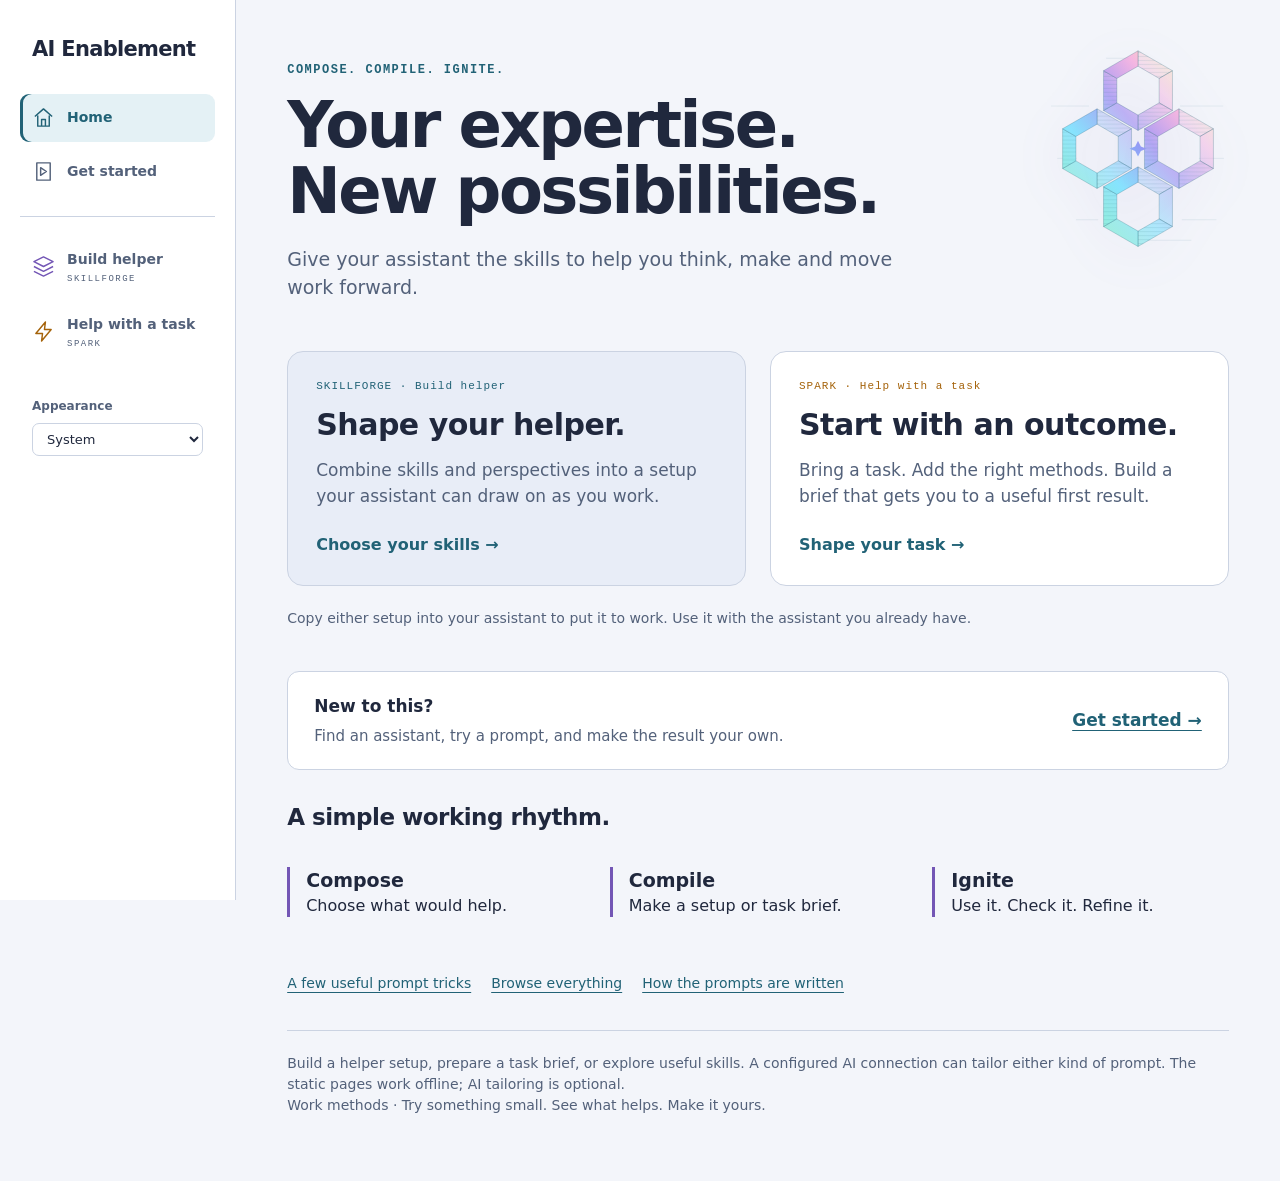
==== commit fc23eb3d: "Reduce the header prism across screen sizes" ====
--- a/index.html
+++ b/index.html
@@ -1,5 +1,5 @@
 <!doctype html>
-<html lang="en"><head><meta charset="utf-8"><meta name="viewport" content="width=device-width, initial-scale=1"><title>AI Enablement</title><meta name="description" content="A little help with a task, or a helper you can make your own."><link rel="stylesheet" href="launch.css?v=c06272cd643f"><script src="site.js?v=e3f35488b8e0"></script></head>
+<html lang="en"><head><meta charset="utf-8"><meta name="viewport" content="width=device-width, initial-scale=1"><title>AI Enablement</title><meta name="description" content="A little help with a task, or a helper you can make your own."><link rel="stylesheet" href="launch.css?v=3daf5185c18f"><script src="site.js?v=e3f35488b8e0"></script></head>
 <body class="skillforge"><a class="skip-link" href="#main-content">Skip to content</a><aside class="site-rail"><a class="brand" href="index.html">AI Enablement</a><button type="button" class="nav-toggle secondary" aria-expanded="true" aria-controls="site-navigation" hidden>Menu</button><div id="site-navigation"><nav aria-label="Start here" class="rail-start"><a href="index.html" aria-current="page" aria-label="Home"><svg viewBox="0 0 24 24" fill="none" stroke="currentColor" stroke-width="1.5" stroke-linejoin="round" aria-hidden="true"><path d="M3 11 12 3l9 8M6 10v11h12V10M10 21v-7h4v7"/></svg><span class="nav-full">Home</span><span class="nav-short" aria-hidden="true">Home</span></a><a href="get-started.html" aria-label="Get started"><svg viewBox="0 0 24 24" fill="none" stroke="currentColor" stroke-width="1.5" stroke-linejoin="round" aria-hidden="true"><path d="M5 3h14v18H5ZM9 8l6 4-6 4Z"/></svg><span class="nav-full">Get started</span><span class="nav-short" aria-hidden="true">Start</span></a></nav><nav aria-label="Tools" class="rail-tools"><a href="library.html" aria-label="Build helper SKILLFORGE"><svg viewBox="0 0 24 24" fill="none" stroke="currentColor" stroke-width="1.5" stroke-linejoin="round" aria-hidden="true"><path d="m12 2 10 5-10 5L2 7ZM2 12l10 5 10-5M2 17l10 5 10-5"/></svg><span class="nav-full">Build helper<small>SKILLFORGE</small></span><span class="nav-short" aria-hidden="true">Build</span></a><a href="launch.html" aria-label="Help with a task SPARK"><svg viewBox="0 0 24 24" fill="none" stroke="currentColor" stroke-width="1.5" stroke-linejoin="round" aria-hidden="true"><path d="m14 2-10 12h7l-1 8 10-12h-7Z"/></svg><span class="nav-full">Help with a task<small>SPARK</small></span><span class="nav-short" aria-hidden="true">Task</span></a></nav><div class="theme-control"><label for="forge-theme">Appearance</label><select id="forge-theme"><option value="system">System</option><option value="light">Light</option><option value="dark">Dark</option></select></div></div></aside><main id="main-content" tabindex="-1">
 <header class="home-hero prism-header"><div class="forge-art" aria-hidden="true"><svg viewBox="0 0 320 370" fill="none"><defs><linearGradient id="forge-spectrum" x1="28" y1="280" x2="270" y2="70" gradientUnits="userSpaceOnUse"><stop stop-color="#6bf1c1"/><stop offset=".3" stop-color="#70dfff"/><stop offset=".58" stop-color="#9d8af2"/><stop offset=".8" stop-color="#f4a8dd"/><stop offset="1" stop-color="#ffe19a"/></linearGradient><pattern id="forge-scan" width="8" height="7" patternUnits="userSpaceOnUse"><path d="M0 1h8" stroke="currentColor" stroke-opacity=".3" stroke-width=".6"/></pattern></defs><g class="forge-traces" stroke="currentColor" stroke-width=".6" opacity=".25"><path d="M7 109h67m160 0h76M18 201h34m215 0h44M51 309h39m147 0h61M104 25h41m31 320h78"/></g><polygon points="160.0,12.0 220.6,47.0 197.2,60.5 160.0,39.0" fill="url(#forge-spectrum)" fill-opacity="0.32" stroke="currentColor" stroke-opacity=".55" stroke-width=".8"/><polygon points="160.0,12.0 220.6,47.0 197.2,60.5 160.0,39.0" fill="url(#forge-scan)"/><polygon points="220.6,47.0 220.6,117.0 197.2,103.5 197.2,60.5" fill="url(#forge-spectrum)" fill-opacity="0.42" stroke="currentColor" stroke-opacity=".55" stroke-width=".8"/><polygon points="220.6,117.0 160.0,152.0 160.0,125.0 197.2,103.5" fill="url(#forge-spectrum)" fill-opacity="0.52" stroke="currentColor" stroke-opacity=".55" stroke-width=".8"/><polygon points="220.6,117.0 160.0,152.0 160.0,125.0 197.2,103.5" fill="url(#forge-scan)"/><polygon points="160.0,152.0 99.4,117.0 122.8,103.5 160.0,125.0" fill="url(#forge-spectrum)" fill-opacity="0.62" stroke="currentColor" stroke-opacity=".55" stroke-width=".8"/><polygon points="99.4,117.0 99.4,47.0 122.8,60.5 122.8,103.5" fill="url(#forge-spectrum)" fill-opacity="0.72" stroke="currentColor" stroke-opacity=".55" stroke-width=".8"/><polygon points="99.4,117.0 99.4,47.0 122.8,60.5 122.8,103.5" fill="url(#forge-scan)"/><polygon points="99.4,47.0 160.0,12.0 160.0,39.0 122.8,60.5" fill="url(#forge-spectrum)" fill-opacity="0.82" stroke="currentColor" stroke-opacity=".55" stroke-width=".8"/><polygon points="88.0,114.0 148.6,149.0 125.2,162.5 88.0,141.0" fill="url(#forge-spectrum)" fill-opacity="0.32" stroke="currentColor" stroke-opacity=".55" stroke-width=".8"/><polygon points="88.0,114.0 148.6,149.0 125.2,162.5 88.0,141.0" fill="url(#forge-scan)"/><polygon points="148.6,149.0 148.6,219.0 125.2,205.5 125.2,162.5" fill="url(#forge-spectrum)" fill-opacity="0.42" stroke="currentColor" stroke-opacity=".55" stroke-width=".8"/><polygon points="148.6,219.0 88.0,254.0 88.0,227.0 125.2,205.5" fill="url(#forge-spectrum)" fill-opacity="0.52" stroke="currentColor" stroke-opacity=".55" stroke-width=".8"/><polygon points="148.6,219.0 88.0,254.0 88.0,227.0 125.2,205.5" fill="url(#forge-scan)"/><polygon points="88.0,254.0 27.4,219.0 50.8,205.5 88.0,227.0" fill="url(#forge-spectrum)" fill-opacity="0.62" stroke="currentColor" stroke-opacity=".55" stroke-width=".8"/><polygon points="27.4,219.0 27.4,149.0 50.8,162.5 50.8,205.5" fill="url(#forge-spectrum)" fill-opacity="0.72" stroke="currentColor" stroke-opacity=".55" stroke-width=".8"/><polygon points="27.4,219.0 27.4,149.0 50.8,162.5 50.8,205.5" fill="url(#forge-scan)"/><polygon points="27.4,149.0 88.0,114.0 88.0,141.0 50.8,162.5" fill="url(#forge-spectrum)" fill-opacity="0.82" stroke="currentColor" stroke-opacity=".55" stroke-width=".8"/><polygon points="232.0,114.0 292.6,149.0 269.2,162.5 232.0,141.0" fill="url(#forge-spectrum)" fill-opacity="0.32" stroke="currentColor" stroke-opacity=".55" stroke-width=".8"/><polygon points="232.0,114.0 292.6,149.0 269.2,162.5 232.0,141.0" fill="url(#forge-scan)"/><polygon points="292.6,149.0 292.6,219.0 269.2,205.5 269.2,162.5" fill="url(#forge-spectrum)" fill-opacity="0.42" stroke="currentColor" stroke-opacity=".55" stroke-width=".8"/><polygon points="292.6,219.0 232.0,254.0 232.0,227.0 269.2,205.5" fill="url(#forge-spectrum)" fill-opacity="0.52" stroke="currentColor" stroke-opacity=".55" stroke-width=".8"/><polygon points="292.6,219.0 232.0,254.0 232.0,227.0 269.2,205.5" fill="url(#forge-scan)"/><polygon points="232.0,254.0 171.4,219.0 194.8,205.5 232.0,227.0" fill="url(#forge-spectrum)" fill-opacity="0.62" stroke="currentColor" stroke-opacity=".55" stroke-width=".8"/><polygon points="171.4,219.0 171.4,149.0 194.8,162.5 194.8,205.5" fill="url(#forge-spectrum)" fill-opacity="0.72" stroke="currentColor" stroke-opacity=".55" stroke-width=".8"/><polygon points="171.4,219.0 171.4,149.0 194.8,162.5 194.8,205.5" fill="url(#forge-scan)"/><polygon points="171.4,149.0 232.0,114.0 232.0,141.0 194.8,162.5" fill="url(#forge-spectrum)" fill-opacity="0.82" stroke="currentColor" stroke-opacity=".55" stroke-width=".8"/><polygon points="160.0,216.0 220.6,251.0 197.2,264.5 160.0,243.0" fill="url(#forge-spectrum)" fill-opacity="0.32" stroke="currentColor" stroke-opacity=".55" stroke-width=".8"/><polygon points="160.0,216.0 220.6,251.0 197.2,264.5 160.0,243.0" fill="url(#forge-scan)"/><polygon points="220.6,251.0 220.6,321.0 197.2,307.5 197.2,264.5" fill="url(#forge-spectrum)" fill-opacity="0.42" stroke="currentColor" stroke-opacity=".55" stroke-width=".8"/><polygon points="220.6,321.0 160.0,356.0 160.0,329.0 197.2,307.5" fill="url(#forge-spectrum)" fill-opacity="0.52" stroke="currentColor" stroke-opacity=".55" stroke-width=".8"/><polygon points="220.6,321.0 160.0,356.0 160.0,329.0 197.2,307.5" fill="url(#forge-scan)"/><polygon points="160.0,356.0 99.4,321.0 122.8,307.5 160.0,329.0" fill="url(#forge-spectrum)" fill-opacity="0.62" stroke="currentColor" stroke-opacity=".55" stroke-width=".8"/><polygon points="99.4,321.0 99.4,251.0 122.8,264.5 122.8,307.5" fill="url(#forge-spectrum)" fill-opacity="0.72" stroke="currentColor" stroke-opacity=".55" stroke-width=".8"/><polygon points="99.4,321.0 99.4,251.0 122.8,264.5 122.8,307.5" fill="url(#forge-scan)"/><polygon points="99.4,251.0 160.0,216.0 160.0,243.0 122.8,264.5" fill="url(#forge-spectrum)" fill-opacity="0.82" stroke="currentColor" stroke-opacity=".55" stroke-width=".8"/><path d="m160 170 5 10 10 4-10 4-5 10-5-10-10-4 10-4Z" fill="url(#forge-spectrum)"/></svg></div><div class="eyebrow">Compose. Compile. Ignite.</div><h1>Your expertise.<br>New possibilities.</h1><p>Give your assistant the skills to help you think, make and move work forward.</p></header>
 <section class="path-grid" aria-label="Choose your path"><a class="path-card" href="library.html"><span class="path-kicker">SKILLFORGE · Build helper</span><h2>Shape your helper.</h2><p>Combine skills and perspectives into a setup your assistant can draw on as you work.</p><span class="path-action">Choose your skills →</span></a><a class="path-card" href="launch.html"><span class="path-kicker">SPARK · Help with a task</span><h2>Start with an outcome.</h2><p>Bring a task. Add the right methods. Build a brief that gets you to a useful first result.</p><span class="path-action">Shape your task →</span></a></section>
--- a/launch.css
+++ b/launch.css
@@ -61,11 +61,11 @@
 
 /* Prism motif stays in the header, never over form controls. */
 .skillforge .prism-header{position:relative;max-width:none;padding-right:clamp(165px,24vw,290px);min-height:260px}
-.forge-art{position:absolute;right:0;top:0;width:clamp(155px,22vw,260px);color:var(--accent);pointer-events:none;user-select:none}
+.forge-art{position:absolute;right:0;top:0;width:clamp(110px,15.4vw,182px);color:var(--accent);pointer-events:none;user-select:none}
 .forge-art svg{display:block;width:100%;height:auto;filter:drop-shadow(0 10px 24px color-mix(in srgb,var(--forge-violet) 12%,transparent))}
 .prism-header .forge-mark{display:none}
-@media(min-width:601px) and (max-width:1100px){.skillforge .prism-header{padding-right:170px}.forge-art{width:155px;top:10px}}
-@media(max-width:600px){.skillforge .prism-header{padding-right:0;min-height:0}.forge-art{width:82px;right:0;top:0;opacity:.85}.prism-header>.eyebrow,.prism-header .forge-identity{padding-right:94px;min-height:94px;display:flex;flex-direction:column;align-items:flex-start;justify-content:center}.prism-header .forge-identity{margin-bottom:10px}.prism-header .forge-name{font-size:20px;letter-spacing:2px}.prism-header .forge-identity .eyebrow{letter-spacing:1px;font-size:10px}}
+@media(min-width:601px) and (max-width:1100px){.skillforge .prism-header{padding-right:170px}.forge-art{width:110px;top:10px}}
+@media(max-width:600px){.skillforge .prism-header{padding-right:0;min-height:0}.forge-art{width:58px;right:0;top:0;opacity:.85}.prism-header>.eyebrow,.prism-header .forge-identity{padding-right:94px;min-height:94px;display:flex;flex-direction:column;align-items:flex-start;justify-content:center}.prism-header .forge-identity{margin-bottom:10px}.prism-header .forge-name{font-size:20px;letter-spacing:2px}.prism-header .forge-identity .eyebrow{letter-spacing:1px;font-size:10px}}
 
 /* Helper selections form a compact matrix; explanatory copy stays in Details. */
 .skillforge .selector-grid{grid-template-columns:repeat(auto-fill,minmax(min(100%,205px),1fr));gap:10px;align-items:stretch;margin:14px 0 28px}
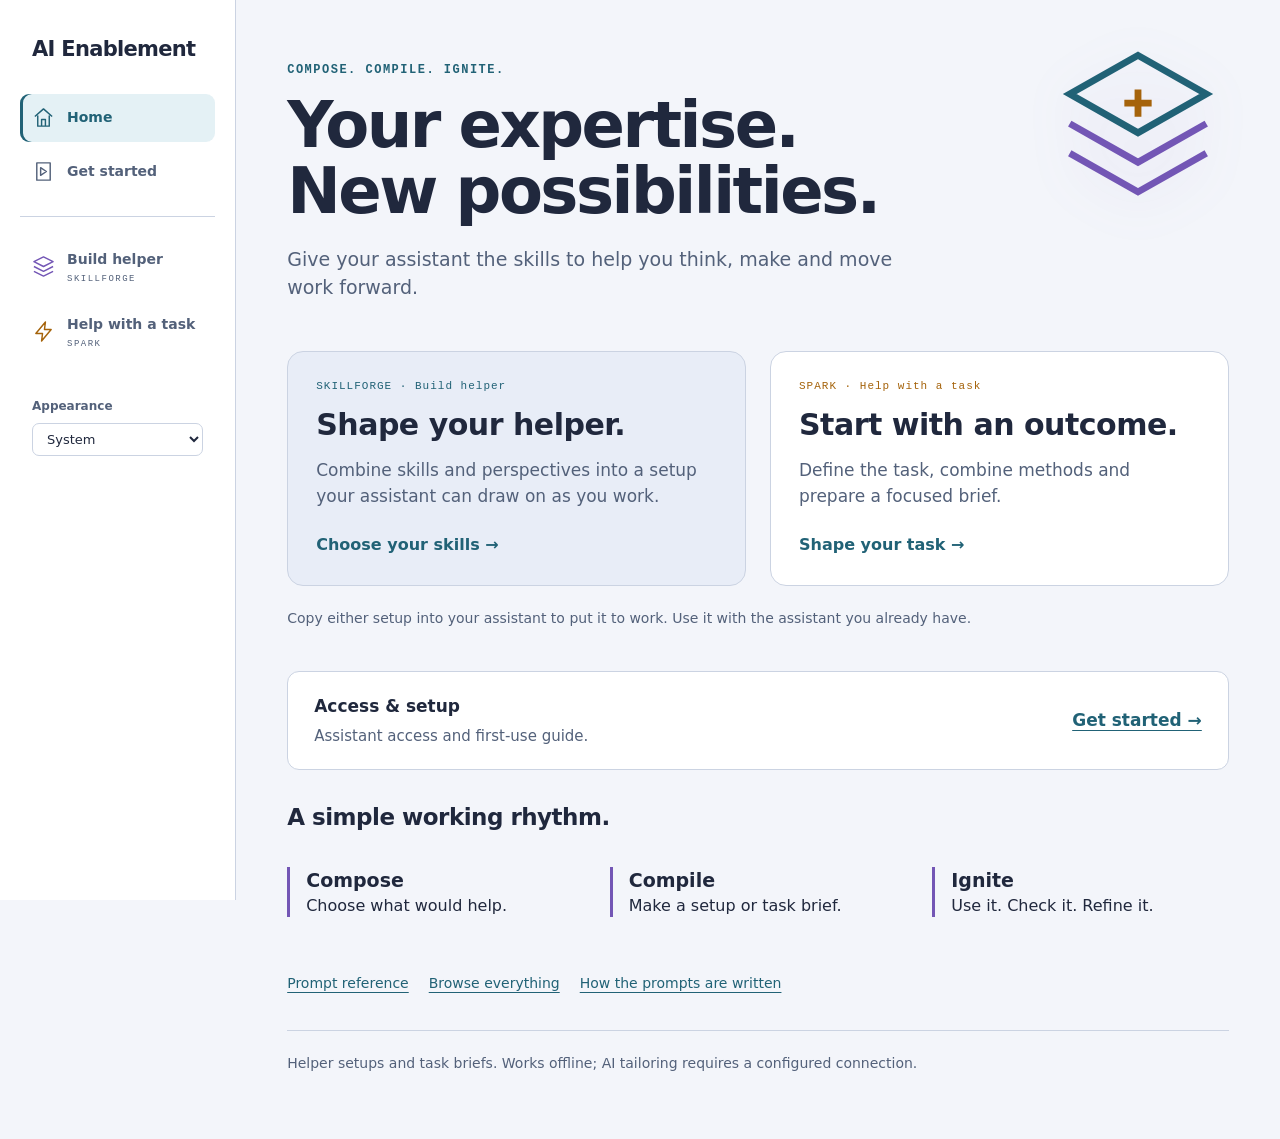
==== commit 27346a3e: "Publish v0.6.0 catalog snapshot" ====
--- a/index.html
+++ b/index.html
@@ -1,9 +1,9 @@
 <!doctype html>
-<html lang="en"><head><meta charset="utf-8"><meta name="viewport" content="width=device-width, initial-scale=1"><title>AI Enablement</title><meta name="description" content="A little help with a task, or a helper you can make your own."><link rel="stylesheet" href="launch.css?v=3daf5185c18f"><script src="site.js?v=e3f35488b8e0"></script></head>
+<html lang="en"><head><meta charset="utf-8"><meta name="viewport" content="width=device-width, initial-scale=1"><title>AI Enablement</title><meta name="description" content="A little help with a task, or a helper you can make your own."><link rel="stylesheet" href="launch.css?v=cd99bc5ce5fd"><script src="site.js?v=e3f35488b8e0"></script></head>
 <body class="skillforge"><a class="skip-link" href="#main-content">Skip to content</a><aside class="site-rail"><a class="brand" href="index.html">AI Enablement</a><button type="button" class="nav-toggle secondary" aria-expanded="true" aria-controls="site-navigation" hidden>Menu</button><div id="site-navigation"><nav aria-label="Start here" class="rail-start"><a href="index.html" aria-current="page" aria-label="Home"><svg viewBox="0 0 24 24" fill="none" stroke="currentColor" stroke-width="1.5" stroke-linejoin="round" aria-hidden="true"><path d="M3 11 12 3l9 8M6 10v11h12V10M10 21v-7h4v7"/></svg><span class="nav-full">Home</span><span class="nav-short" aria-hidden="true">Home</span></a><a href="get-started.html" aria-label="Get started"><svg viewBox="0 0 24 24" fill="none" stroke="currentColor" stroke-width="1.5" stroke-linejoin="round" aria-hidden="true"><path d="M5 3h14v18H5ZM9 8l6 4-6 4Z"/></svg><span class="nav-full">Get started</span><span class="nav-short" aria-hidden="true">Start</span></a></nav><nav aria-label="Tools" class="rail-tools"><a href="library.html" aria-label="Build helper SKILLFORGE"><svg viewBox="0 0 24 24" fill="none" stroke="currentColor" stroke-width="1.5" stroke-linejoin="round" aria-hidden="true"><path d="m12 2 10 5-10 5L2 7ZM2 12l10 5 10-5M2 17l10 5 10-5"/></svg><span class="nav-full">Build helper<small>SKILLFORGE</small></span><span class="nav-short" aria-hidden="true">Build</span></a><a href="launch.html" aria-label="Help with a task SPARK"><svg viewBox="0 0 24 24" fill="none" stroke="currentColor" stroke-width="1.5" stroke-linejoin="round" aria-hidden="true"><path d="m14 2-10 12h7l-1 8 10-12h-7Z"/></svg><span class="nav-full">Help with a task<small>SPARK</small></span><span class="nav-short" aria-hidden="true">Task</span></a></nav><div class="theme-control"><label for="forge-theme">Appearance</label><select id="forge-theme"><option value="system">System</option><option value="light">Light</option><option value="dark">Dark</option></select></div></div></aside><main id="main-content" tabindex="-1">
-<header class="home-hero prism-header"><div class="forge-art" aria-hidden="true"><svg viewBox="0 0 320 370" fill="none"><defs><linearGradient id="forge-spectrum" x1="28" y1="280" x2="270" y2="70" gradientUnits="userSpaceOnUse"><stop stop-color="#6bf1c1"/><stop offset=".3" stop-color="#70dfff"/><stop offset=".58" stop-color="#9d8af2"/><stop offset=".8" stop-color="#f4a8dd"/><stop offset="1" stop-color="#ffe19a"/></linearGradient><pattern id="forge-scan" width="8" height="7" patternUnits="userSpaceOnUse"><path d="M0 1h8" stroke="currentColor" stroke-opacity=".3" stroke-width=".6"/></pattern></defs><g class="forge-traces" stroke="currentColor" stroke-width=".6" opacity=".25"><path d="M7 109h67m160 0h76M18 201h34m215 0h44M51 309h39m147 0h61M104 25h41m31 320h78"/></g><polygon points="160.0,12.0 220.6,47.0 197.2,60.5 160.0,39.0" fill="url(#forge-spectrum)" fill-opacity="0.32" stroke="currentColor" stroke-opacity=".55" stroke-width=".8"/><polygon points="160.0,12.0 220.6,47.0 197.2,60.5 160.0,39.0" fill="url(#forge-scan)"/><polygon points="220.6,47.0 220.6,117.0 197.2,103.5 197.2,60.5" fill="url(#forge-spectrum)" fill-opacity="0.42" stroke="currentColor" stroke-opacity=".55" stroke-width=".8"/><polygon points="220.6,117.0 160.0,152.0 160.0,125.0 197.2,103.5" fill="url(#forge-spectrum)" fill-opacity="0.52" stroke="currentColor" stroke-opacity=".55" stroke-width=".8"/><polygon points="220.6,117.0 160.0,152.0 160.0,125.0 197.2,103.5" fill="url(#forge-scan)"/><polygon points="160.0,152.0 99.4,117.0 122.8,103.5 160.0,125.0" fill="url(#forge-spectrum)" fill-opacity="0.62" stroke="currentColor" stroke-opacity=".55" stroke-width=".8"/><polygon points="99.4,117.0 99.4,47.0 122.8,60.5 122.8,103.5" fill="url(#forge-spectrum)" fill-opacity="0.72" stroke="currentColor" stroke-opacity=".55" stroke-width=".8"/><polygon points="99.4,117.0 99.4,47.0 122.8,60.5 122.8,103.5" fill="url(#forge-scan)"/><polygon points="99.4,47.0 160.0,12.0 160.0,39.0 122.8,60.5" fill="url(#forge-spectrum)" fill-opacity="0.82" stroke="currentColor" stroke-opacity=".55" stroke-width=".8"/><polygon points="88.0,114.0 148.6,149.0 125.2,162.5 88.0,141.0" fill="url(#forge-spectrum)" fill-opacity="0.32" stroke="currentColor" stroke-opacity=".55" stroke-width=".8"/><polygon points="88.0,114.0 148.6,149.0 125.2,162.5 88.0,141.0" fill="url(#forge-scan)"/><polygon points="148.6,149.0 148.6,219.0 125.2,205.5 125.2,162.5" fill="url(#forge-spectrum)" fill-opacity="0.42" stroke="currentColor" stroke-opacity=".55" stroke-width=".8"/><polygon points="148.6,219.0 88.0,254.0 88.0,227.0 125.2,205.5" fill="url(#forge-spectrum)" fill-opacity="0.52" stroke="currentColor" stroke-opacity=".55" stroke-width=".8"/><polygon points="148.6,219.0 88.0,254.0 88.0,227.0 125.2,205.5" fill="url(#forge-scan)"/><polygon points="88.0,254.0 27.4,219.0 50.8,205.5 88.0,227.0" fill="url(#forge-spectrum)" fill-opacity="0.62" stroke="currentColor" stroke-opacity=".55" stroke-width=".8"/><polygon points="27.4,219.0 27.4,149.0 50.8,162.5 50.8,205.5" fill="url(#forge-spectrum)" fill-opacity="0.72" stroke="currentColor" stroke-opacity=".55" stroke-width=".8"/><polygon points="27.4,219.0 27.4,149.0 50.8,162.5 50.8,205.5" fill="url(#forge-scan)"/><polygon points="27.4,149.0 88.0,114.0 88.0,141.0 50.8,162.5" fill="url(#forge-spectrum)" fill-opacity="0.82" stroke="currentColor" stroke-opacity=".55" stroke-width=".8"/><polygon points="232.0,114.0 292.6,149.0 269.2,162.5 232.0,141.0" fill="url(#forge-spectrum)" fill-opacity="0.32" stroke="currentColor" stroke-opacity=".55" stroke-width=".8"/><polygon points="232.0,114.0 292.6,149.0 269.2,162.5 232.0,141.0" fill="url(#forge-scan)"/><polygon points="292.6,149.0 292.6,219.0 269.2,205.5 269.2,162.5" fill="url(#forge-spectrum)" fill-opacity="0.42" stroke="currentColor" stroke-opacity=".55" stroke-width=".8"/><polygon points="292.6,219.0 232.0,254.0 232.0,227.0 269.2,205.5" fill="url(#forge-spectrum)" fill-opacity="0.52" stroke="currentColor" stroke-opacity=".55" stroke-width=".8"/><polygon points="292.6,219.0 232.0,254.0 232.0,227.0 269.2,205.5" fill="url(#forge-scan)"/><polygon points="232.0,254.0 171.4,219.0 194.8,205.5 232.0,227.0" fill="url(#forge-spectrum)" fill-opacity="0.62" stroke="currentColor" stroke-opacity=".55" stroke-width=".8"/><polygon points="171.4,219.0 171.4,149.0 194.8,162.5 194.8,205.5" fill="url(#forge-spectrum)" fill-opacity="0.72" stroke="currentColor" stroke-opacity=".55" stroke-width=".8"/><polygon points="171.4,219.0 171.4,149.0 194.8,162.5 194.8,205.5" fill="url(#forge-scan)"/><polygon points="171.4,149.0 232.0,114.0 232.0,141.0 194.8,162.5" fill="url(#forge-spectrum)" fill-opacity="0.82" stroke="currentColor" stroke-opacity=".55" stroke-width=".8"/><polygon points="160.0,216.0 220.6,251.0 197.2,264.5 160.0,243.0" fill="url(#forge-spectrum)" fill-opacity="0.32" stroke="currentColor" stroke-opacity=".55" stroke-width=".8"/><polygon points="160.0,216.0 220.6,251.0 197.2,264.5 160.0,243.0" fill="url(#forge-scan)"/><polygon points="220.6,251.0 220.6,321.0 197.2,307.5 197.2,264.5" fill="url(#forge-spectrum)" fill-opacity="0.42" stroke="currentColor" stroke-opacity=".55" stroke-width=".8"/><polygon points="220.6,321.0 160.0,356.0 160.0,329.0 197.2,307.5" fill="url(#forge-spectrum)" fill-opacity="0.52" stroke="currentColor" stroke-opacity=".55" stroke-width=".8"/><polygon points="220.6,321.0 160.0,356.0 160.0,329.0 197.2,307.5" fill="url(#forge-scan)"/><polygon points="160.0,356.0 99.4,321.0 122.8,307.5 160.0,329.0" fill="url(#forge-spectrum)" fill-opacity="0.62" stroke="currentColor" stroke-opacity=".55" stroke-width=".8"/><polygon points="99.4,321.0 99.4,251.0 122.8,264.5 122.8,307.5" fill="url(#forge-spectrum)" fill-opacity="0.72" stroke="currentColor" stroke-opacity=".55" stroke-width=".8"/><polygon points="99.4,321.0 99.4,251.0 122.8,264.5 122.8,307.5" fill="url(#forge-scan)"/><polygon points="99.4,251.0 160.0,216.0 160.0,243.0 122.8,264.5" fill="url(#forge-spectrum)" fill-opacity="0.82" stroke="currentColor" stroke-opacity=".55" stroke-width=".8"/><path d="m160 170 5 10 10 4-10 4-5 10-5-10-10-4 10-4Z" fill="url(#forge-spectrum)"/></svg></div><div class="eyebrow">Compose. Compile. Ignite.</div><h1>Your expertise.<br>New possibilities.</h1><p>Give your assistant the skills to help you think, make and move work forward.</p></header>
-<section class="path-grid" aria-label="Choose your path"><a class="path-card" href="library.html"><span class="path-kicker">SKILLFORGE · Build helper</span><h2>Shape your helper.</h2><p>Combine skills and perspectives into a setup your assistant can draw on as you work.</p><span class="path-action">Choose your skills →</span></a><a class="path-card" href="launch.html"><span class="path-kicker">SPARK · Help with a task</span><h2>Start with an outcome.</h2><p>Bring a task. Add the right methods. Build a brief that gets you to a useful first result.</p><span class="path-action">Shape your task →</span></a></section>
+<header class="home-hero prism-header"><div class="forge-art" aria-hidden="true"><svg viewBox="0 0 80 80" fill="none"><path d="M40 5 70 22 40 39 10 22Z" stroke="currentColor" stroke-width="3"/><path d="M10 35 40 52 70 35M10 48 40 65 70 48" stroke="var(--forge-violet)" stroke-width="3"/><path d="M40 20v12M34 26h12" stroke="var(--forge-amber)" stroke-width="3"/></svg></div><div class="eyebrow">Compose. Compile. Ignite.</div><h1>Your expertise.<br>New possibilities.</h1><p>Give your assistant the skills to help you think, make and move work forward.</p></header>
+<section class="path-grid" aria-label="Choose your path"><a class="path-card" href="library.html"><span class="path-kicker">SKILLFORGE · Build helper</span><h2>Shape your helper.</h2><p>Combine skills and perspectives into a setup your assistant can draw on as you work.</p><span class="path-action">Choose your skills →</span></a><a class="path-card" href="launch.html"><span class="path-kicker">SPARK · Help with a task</span><h2>Start with an outcome.</h2><p>Define the task, combine methods and prepare a focused brief.</p><span class="path-action">Shape your task →</span></a></section>
 <p class="path-note">Copy either setup into your assistant to put it to work. Use it with the assistant you already have.</p>
-<aside class="starter-invitation"><div><strong>New to this?</strong><p>Find an assistant, try a prompt, and make the result your own.</p></div><a href="get-started.html">Get started →</a></aside>
+<aside class="starter-invitation"><div><strong>Access &amp; setup</strong><p>Assistant access and first-use guide.</p></div><a href="get-started.html">Get started →</a></aside>
 <section class="possibilities" aria-labelledby="possibilities-heading"><h2 id="possibilities-heading">A simple working rhythm.</h2><div class="possibility-grid"><p><strong>Compose</strong><br>Choose what would help.</p><p><strong>Compile</strong><br>Make a setup or task brief.</p><p><strong>Ignite</strong><br>Use it. Check it. Refine it.</p></div></section>
-<div class="methods"><a href="prompt-cheat-sheet.md">A few useful prompt tricks</a><a href="CATALOG.md">Browse everything</a><a href="prompt-authoring.md">How the prompts are written</a></div><footer>Build a helper setup, prepare a task brief, or explore useful skills. A configured AI connection can tailor either kind of prompt. The static pages work offline; AI tailoring is optional.<br>Work methods · Try something small. See what helps. Make it yours.</footer></main></body></html>
+<div class="methods"><a href="prompt-cheat-sheet.md">Prompt reference</a><a href="CATALOG.md">Browse everything</a><a href="prompt-authoring.md">How the prompts are written</a></div><footer>Helper setups and task briefs. Works offline; AI tailoring requires a configured connection.</footer></main></body></html>
--- a/launch.css
+++ b/launch.css
@@ -59,7 +59,7 @@
 .resource-details p { overflow-wrap:anywhere; }
 @media(max-width:600px){.resource-details dl{grid-template-columns:1fr;gap:.2rem}.resource-details dd{margin-bottom:.65rem}}
 
-/* Prism motif stays in the header, never over form controls. */
+/* Shared mark stays in the header, never over form controls. */
 .skillforge .prism-header{position:relative;max-width:none;padding-right:clamp(165px,24vw,290px);min-height:260px}
 .forge-art{position:absolute;right:0;top:0;width:clamp(110px,15.4vw,182px);color:var(--accent);pointer-events:none;user-select:none}
 .forge-art svg{display:block;width:100%;height:auto;filter:drop-shadow(0 10px 24px color-mix(in srgb,var(--forge-violet) 12%,transparent))}
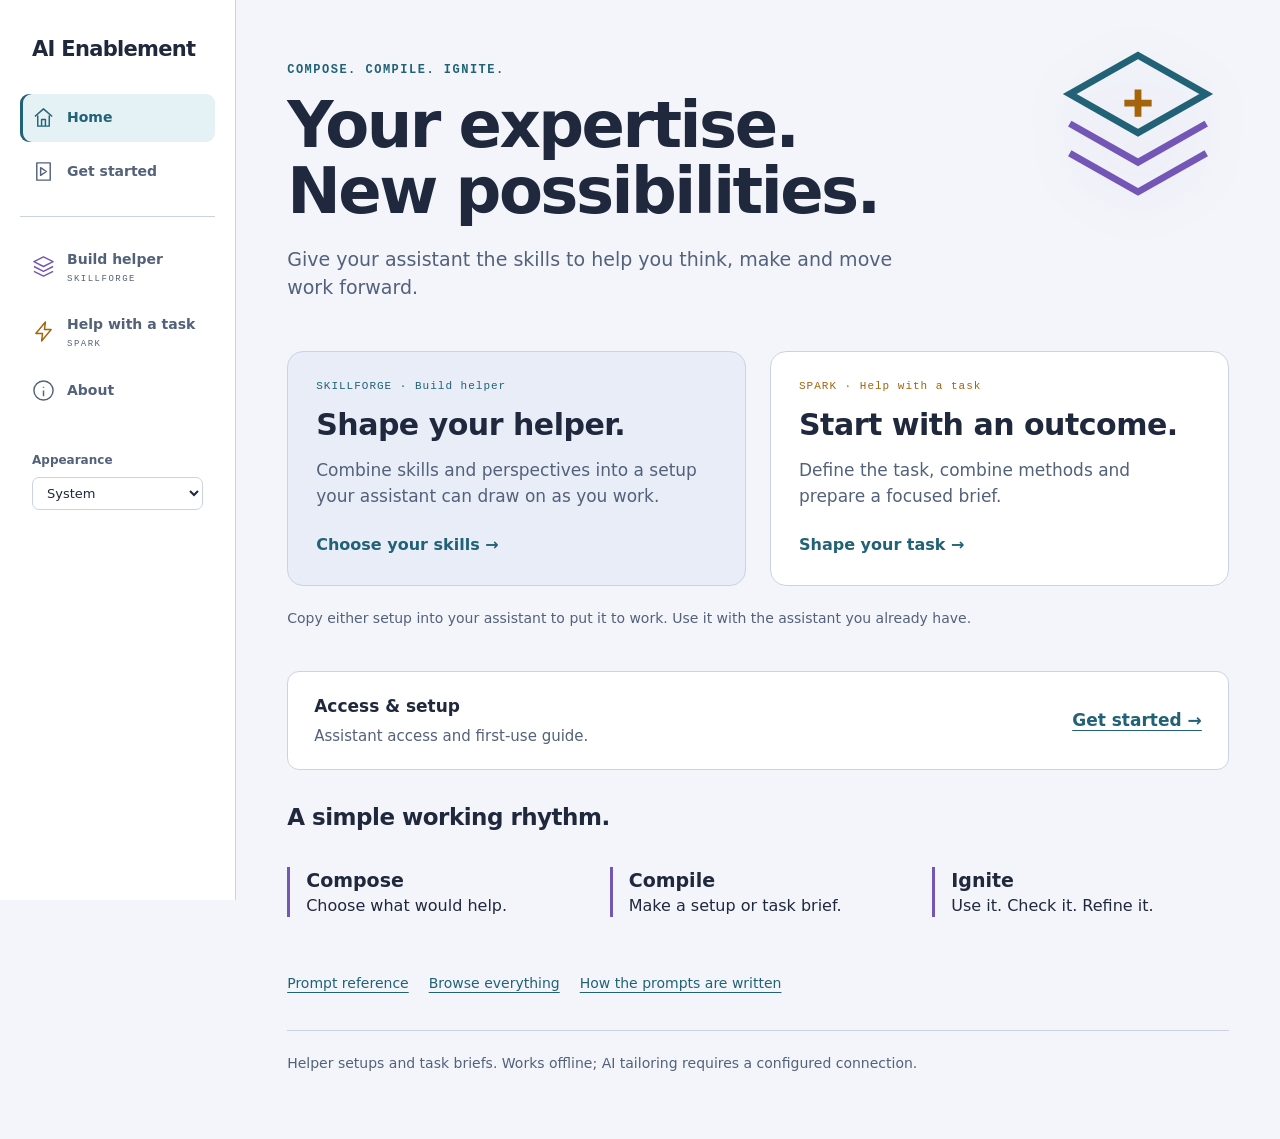
==== commit b693999e: "Publish ver-micdrop1 catalog and web Workbench" ====
--- a/index.html
+++ b/index.html
@@ -1,6 +1,6 @@
 <!doctype html>
-<html lang="en"><head><meta charset="utf-8"><meta name="viewport" content="width=device-width, initial-scale=1"><title>AI Enablement</title><meta name="description" content="A little help with a task, or a helper you can make your own."><link rel="stylesheet" href="launch.css?v=cd99bc5ce5fd"><script src="site.js?v=e3f35488b8e0"></script></head>
-<body class="skillforge"><a class="skip-link" href="#main-content">Skip to content</a><aside class="site-rail"><a class="brand" href="index.html">AI Enablement</a><button type="button" class="nav-toggle secondary" aria-expanded="true" aria-controls="site-navigation" hidden>Menu</button><div id="site-navigation"><nav aria-label="Start here" class="rail-start"><a href="index.html" aria-current="page" aria-label="Home"><svg viewBox="0 0 24 24" fill="none" stroke="currentColor" stroke-width="1.5" stroke-linejoin="round" aria-hidden="true"><path d="M3 11 12 3l9 8M6 10v11h12V10M10 21v-7h4v7"/></svg><span class="nav-full">Home</span><span class="nav-short" aria-hidden="true">Home</span></a><a href="get-started.html" aria-label="Get started"><svg viewBox="0 0 24 24" fill="none" stroke="currentColor" stroke-width="1.5" stroke-linejoin="round" aria-hidden="true"><path d="M5 3h14v18H5ZM9 8l6 4-6 4Z"/></svg><span class="nav-full">Get started</span><span class="nav-short" aria-hidden="true">Start</span></a></nav><nav aria-label="Tools" class="rail-tools"><a href="library.html" aria-label="Build helper SKILLFORGE"><svg viewBox="0 0 24 24" fill="none" stroke="currentColor" stroke-width="1.5" stroke-linejoin="round" aria-hidden="true"><path d="m12 2 10 5-10 5L2 7ZM2 12l10 5 10-5M2 17l10 5 10-5"/></svg><span class="nav-full">Build helper<small>SKILLFORGE</small></span><span class="nav-short" aria-hidden="true">Build</span></a><a href="launch.html" aria-label="Help with a task SPARK"><svg viewBox="0 0 24 24" fill="none" stroke="currentColor" stroke-width="1.5" stroke-linejoin="round" aria-hidden="true"><path d="m14 2-10 12h7l-1 8 10-12h-7Z"/></svg><span class="nav-full">Help with a task<small>SPARK</small></span><span class="nav-short" aria-hidden="true">Task</span></a></nav><div class="theme-control"><label for="forge-theme">Appearance</label><select id="forge-theme"><option value="system">System</option><option value="light">Light</option><option value="dark">Dark</option></select></div></div></aside><main id="main-content" tabindex="-1">
+<html lang="en"><head><meta charset="utf-8"><meta name="viewport" content="width=device-width, initial-scale=1"><title>AI Enablement</title><meta name="description" content="A little help with a task, or a helper you can make your own."><link rel="stylesheet" href="launch.css?v=b89451d3d0da"><script src="site.js?v=e3f35488b8e0"></script></head>
+<body class="skillforge"><a class="skip-link" href="#main-content">Skip to content</a><aside class="site-rail"><a class="brand" href="index.html">AI Enablement</a><button type="button" class="nav-toggle secondary" aria-expanded="true" aria-controls="site-navigation" hidden>Menu</button><div id="site-navigation"><nav aria-label="Start here" class="rail-start"><a href="index.html" aria-current="page" aria-label="Home"><svg viewBox="0 0 24 24" fill="none" stroke="currentColor" stroke-width="1.5" stroke-linejoin="round" aria-hidden="true"><path d="M3 11 12 3l9 8M6 10v11h12V10M10 21v-7h4v7"/></svg><span class="nav-full">Home</span><span class="nav-short" aria-hidden="true">Home</span></a><a href="get-started.html" aria-label="Get started"><svg viewBox="0 0 24 24" fill="none" stroke="currentColor" stroke-width="1.5" stroke-linejoin="round" aria-hidden="true"><path d="M5 3h14v18H5ZM9 8l6 4-6 4Z"/></svg><span class="nav-full">Get started</span><span class="nav-short" aria-hidden="true">Start</span></a></nav><nav aria-label="Tools" class="rail-tools"><a href="library.html" aria-label="Build helper SKILLFORGE"><svg viewBox="0 0 24 24" fill="none" stroke="currentColor" stroke-width="1.5" stroke-linejoin="round" aria-hidden="true"><path d="m12 2 10 5-10 5L2 7ZM2 12l10 5 10-5M2 17l10 5 10-5"/></svg><span class="nav-full">Build helper<small>SKILLFORGE</small></span><span class="nav-short" aria-hidden="true">Build</span></a><a href="launch.html" aria-label="Help with a task SPARK"><svg viewBox="0 0 24 24" fill="none" stroke="currentColor" stroke-width="1.5" stroke-linejoin="round" aria-hidden="true"><path d="m14 2-10 12h7l-1 8 10-12h-7Z"/></svg><span class="nav-full">Help with a task<small>SPARK</small></span><span class="nav-short" aria-hidden="true">Task</span></a><a href="about.html" aria-label="About"><svg viewBox="0 0 24 24" fill="none" stroke="currentColor" stroke-width="1.5" stroke-linejoin="round" aria-hidden="true"><path d="M12 8v1M12 12v6M12 2a10 10 0 1 0 0 20 10 10 0 0 0 0-20"/></svg><span class="nav-full">About</span><span class="nav-short" aria-hidden="true">About</span></a></nav><div class="theme-control"><label for="forge-theme">Appearance</label><select id="forge-theme"><option value="system">System</option><option value="light">Light</option><option value="dark">Dark</option></select></div></div></aside><main id="main-content" tabindex="-1">
 <header class="home-hero prism-header"><div class="forge-art" aria-hidden="true"><svg viewBox="0 0 80 80" fill="none"><path d="M40 5 70 22 40 39 10 22Z" stroke="currentColor" stroke-width="3"/><path d="M10 35 40 52 70 35M10 48 40 65 70 48" stroke="var(--forge-violet)" stroke-width="3"/><path d="M40 20v12M34 26h12" stroke="var(--forge-amber)" stroke-width="3"/></svg></div><div class="eyebrow">Compose. Compile. Ignite.</div><h1>Your expertise.<br>New possibilities.</h1><p>Give your assistant the skills to help you think, make and move work forward.</p></header>
 <section class="path-grid" aria-label="Choose your path"><a class="path-card" href="library.html"><span class="path-kicker">SKILLFORGE · Build helper</span><h2>Shape your helper.</h2><p>Combine skills and perspectives into a setup your assistant can draw on as you work.</p><span class="path-action">Choose your skills →</span></a><a class="path-card" href="launch.html"><span class="path-kicker">SPARK · Help with a task</span><h2>Start with an outcome.</h2><p>Define the task, combine methods and prepare a focused brief.</p><span class="path-action">Shape your task →</span></a></section>
 <p class="path-note">Copy either setup into your assistant to put it to work. Use it with the assistant you already have.</p>
--- a/launch.css
+++ b/launch.css
@@ -93,3 +93,58 @@
 .resource-preview h4{margin:6px 0}.resource-preview>small{color:var(--muted)}
 .is-revealed{outline:2px solid var(--accent);outline-offset:3px}
 .resource-browse input[type=search]{margin:6px 0 12px}
+
+/* Shared Workbench discovery; the static builder remains usable offline. */
+.web-workbench main{max-width:1700px;padding-inline:clamp(22px,3vw,48px)}
+.web-workbench .prism-header{min-height:175px;padding-block:8px 22px}
+.web-workbench h1{font-size:clamp(36px,4vw,54px);margin-block:10px 12px}
+.web-workbench .forge-art{width:95px;top:8px}
+.web-workspace{display:grid;grid-template-columns:minmax(0,1fr) 320px;gap:24px;align-items:start}
+.work-catalog{min-width:0}.catalog-title{cursor:pointer;font-size:23px;font-weight:650;padding-block:6px 18px}
+.catalog-title .selection-tally{margin-left:10px;font:12px ui-monospace,monospace;color:var(--muted)}
+.web-catalog-search{display:grid;grid-template-columns:minmax(0,1fr) 160px;gap:10px}
+.web-catalog-search select{margin:0}.web-catalog-search :is(input,select){font-size:14px;padding:11px}
+.catalog-filter-row,.catalog-layout-row{display:flex;align-items:center;gap:12px;flex-wrap:wrap;margin-block:12px}
+.catalog-filter-row>#selected-only{margin-left:auto}
+.web-tabs{display:flex;gap:2px;flex-wrap:wrap}.web-tabs button{background:transparent;color:var(--muted);border-color:transparent;padding:8px 10px;font-size:12px;min-height:36px}
+.web-tabs [aria-pressed=true],.web-workbench #selected-only[aria-pressed=true]{background:var(--forge-selected);color:var(--accent);border-color:var(--line)}
+.catalog-layout-row label{display:flex;align-items:center;gap:8px;font-size:12px;color:var(--muted)}
+.catalog-layout-row select{width:auto;margin:0;padding:7px;font-size:12px}
+.catalog-layout-row>.text-button,.catalog-filter-row>.text-button{font-size:12px;padding:8px}
+.web-workbench .catalog.selector-grid{grid-template-columns:repeat(auto-fill,minmax(min(100%,205px),1fr));gap:8px;margin:14px 0}
+.web-workbench .catalog.catalog-tree{display:block}
+.catalog-branch{border-top:1px solid var(--line);margin-block:12px}
+.branch-heading{display:flex;align-items:center;gap:9px;cursor:pointer;min-height:46px;font-size:14px;font-weight:650;list-style:none}
+.branch-heading::-webkit-details-marker{display:none}.branch-heading:before{content:'›';font-size:20px;width:12px;color:var(--muted)}
+.catalog-branch[open]>.branch-heading:before{transform:rotate(90deg)}
+.branch-symbol svg{width:18px;height:18px;display:block;color:var(--accent)}
+.branch-count{margin-left:auto;font:11px ui-monospace,monospace;color:var(--muted)}
+.branch-nodes{display:grid;grid-template-columns:repeat(auto-fill,minmax(min(100%,235px),1fr));gap:5px;padding-left:20px;border-left:1px solid var(--line);margin-left:6px}
+.catalog-subgroups{padding-left:20px}.catalog-subgroups .catalog-branch{margin-block:0;border-top:0}
+.web-workbench .selector-grid .card{padding:0 10px;display:grid;grid-template-columns:1fr 26px;gap:0 4px;border:1px solid var(--line);border-radius:6px;min-width:0}
+.web-workbench .selector-grid .card:has(input:checked){border-color:var(--accent);background:var(--forge-selected)}
+.web-workbench .selector-grid .card label{font-size:13px;min-height:44px;line-height:1.35;margin:0;align-items:center;gap:8px;padding-block:8px}
+.web-workbench .selector-grid .card input{width:16px;height:16px;margin:0}
+.web-workbench .selector-grid .card label strong{font-weight:550}
+.web-workbench .selector-detail{margin:0;align-self:start;min-width:0}.web-workbench .selector-detail>summary{min-height:44px;padding:10px 4px;font-size:16px;list-style:none}
+.web-workbench .selector-detail[open]{grid-column:1/-1;padding-bottom:12px}.web-workbench .selector-detail[open]>summary{min-height:28px;padding:0}
+.web-workbench .selector-detail .resource-details dl{display:block}.web-workbench .selector-detail dd{margin-bottom:10px}
+.web-mix{position:sticky;top:24px;min-width:0;display:grid;gap:14px}
+.mix-box,.web-context,.web-workbench .helper-settings{padding:20px;border:1px solid var(--line);border-radius:12px;background:var(--forge-surface)}
+.mix-box h2{font-size:20px;display:flex;align-items:center;justify-content:space-between}.mix-box h2 span{font:13px ui-monospace,monospace;color:var(--accent)}
+.web-workbench .selected-helpers{margin:12px 0 18px;font-size:13px;gap:6px}.web-workbench .chip{font-size:12px;text-align:left;padding:6px 8px}
+.web-workbench #helper-build{width:100%}.mix-box .note{font-size:12px;margin:10px 0 0}
+.web-context>summary,.web-workbench .helper-settings>summary{cursor:pointer;font-size:14px;font-weight:650}.web-context>summary span{float:right;color:var(--muted);font-size:11px;font-weight:400}
+.web-context label{margin-top:14px;font-size:13px}.web-context textarea{font-size:14px}
+.web-workbench .helper-settings[open]{max-height:75vh;overflow:auto}.web-workbench .helper-settings :is(.preferences,.mix-controls,.mix-boundaries,.mix-preview dl>div){grid-template-columns:1fr}
+.web-workbench .helper-settings label{font-size:12px}.web-workbench .helper-settings select{font-size:13px}.web-workbench .mix-preview{padding:12px}
+.web-output{grid-column:1/-1;min-width:0;border-top:1px solid var(--line);padding-top:24px}.web-output h2{font-size:23px}
+.about-grid{display:grid;grid-template-columns:repeat(3,minmax(0,1fr));gap:18px;margin:24px 0 36px}
+.about-grid section{border-top:2px solid var(--accent);padding:18px 0}.about-grid h2{font-size:20px}.about-grid p{font-size:15px;color:var(--muted)}
+.about-page .release-line{font:12px ui-monospace,monospace;color:var(--accent)}
+@media(max-width:1190px){.web-workspace{grid-template-columns:minmax(0,1fr) 275px}.web-catalog-search{grid-template-columns:1fr}.web-mix{top:12px}.mix-box,.web-context,.web-workbench .helper-settings{padding:15px}}
+@media(max-width:1000px){.web-workspace{grid-template-columns:1fr}.web-mix{position:static;grid-row:1;grid-template-columns:1fr 1fr}.web-workbench .mix-box{grid-column:1/-1}.web-workbench .selected-helpers{margin-bottom:12px}.web-workbench #helper-build{width:auto;min-width:180px}.about-grid{grid-template-columns:1fr}.web-catalog-search{grid-template-columns:1fr 160px}}
+@media(max-width:600px){.web-workbench .prism-header{min-height:0;padding-right:70px}.web-workbench .prism-header>.eyebrow{min-height:0;padding-right:0}.web-workbench .forge-art{width:54px}.web-mix{grid-template-columns:1fr}.web-catalog-search{grid-template-columns:1fr}.branch-nodes{padding-left:10px}.catalog-subgroups{padding-left:10px}.web-workbench .catalog-filter-row{gap:4px}}
+
+
+.sr-only{position:absolute;width:1px;height:1px;padding:0;margin:-1px;overflow:hidden;clip:rect(0,0,0,0);white-space:nowrap;border:0}
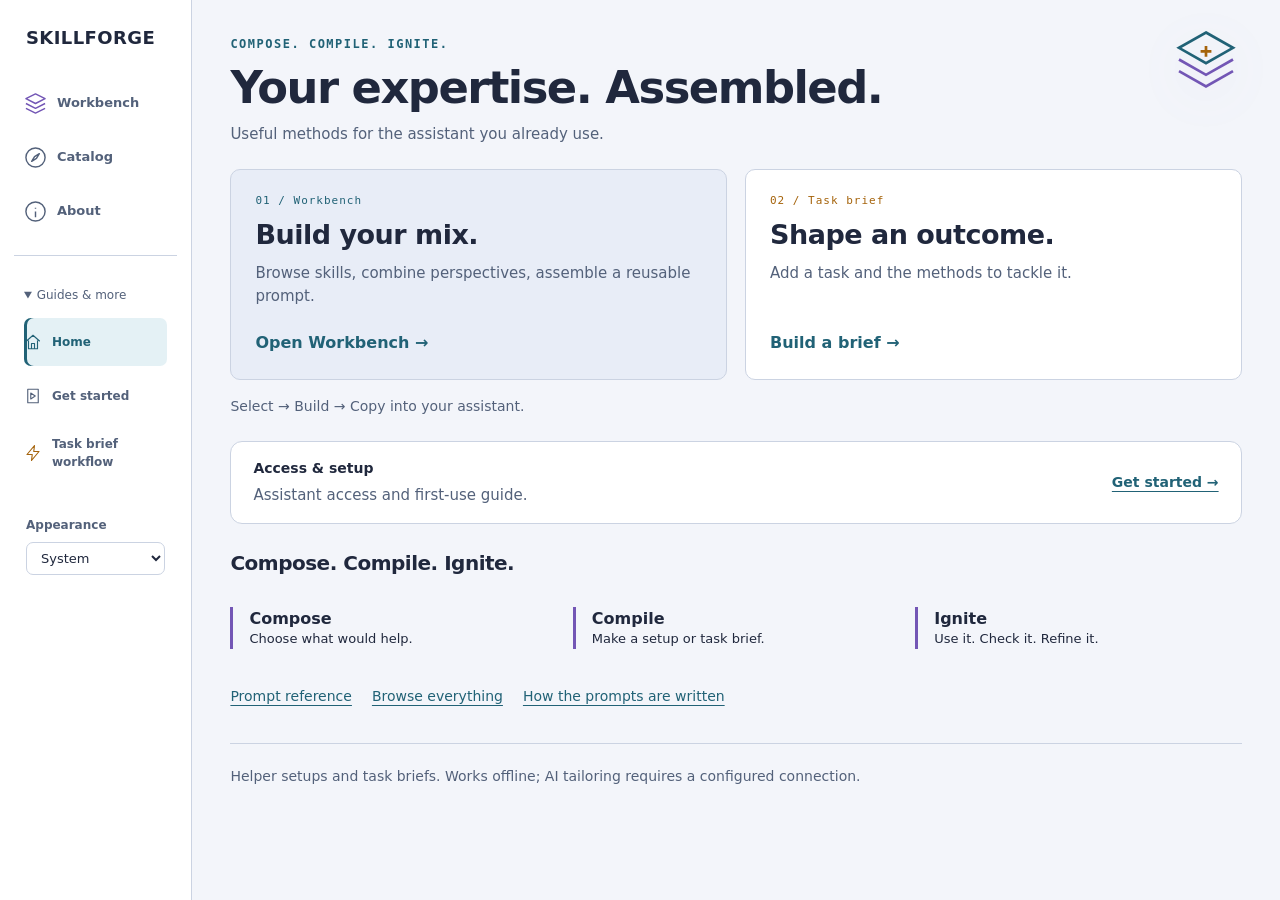
==== commit 76cd2a69: "Align web layouts with Skillforge Workbench" ====
--- a/index.html
+++ b/index.html
@@ -1,9 +1,9 @@
 <!doctype html>
-<html lang="en"><head><meta charset="utf-8"><meta name="viewport" content="width=device-width, initial-scale=1"><title>AI Enablement</title><meta name="description" content="A little help with a task, or a helper you can make your own."><link rel="stylesheet" href="launch.css?v=b89451d3d0da"><script src="site.js?v=e3f35488b8e0"></script></head>
-<body class="skillforge"><a class="skip-link" href="#main-content">Skip to content</a><aside class="site-rail"><a class="brand" href="index.html">AI Enablement</a><button type="button" class="nav-toggle secondary" aria-expanded="true" aria-controls="site-navigation" hidden>Menu</button><div id="site-navigation"><nav aria-label="Start here" class="rail-start"><a href="index.html" aria-current="page" aria-label="Home"><svg viewBox="0 0 24 24" fill="none" stroke="currentColor" stroke-width="1.5" stroke-linejoin="round" aria-hidden="true"><path d="M3 11 12 3l9 8M6 10v11h12V10M10 21v-7h4v7"/></svg><span class="nav-full">Home</span><span class="nav-short" aria-hidden="true">Home</span></a><a href="get-started.html" aria-label="Get started"><svg viewBox="0 0 24 24" fill="none" stroke="currentColor" stroke-width="1.5" stroke-linejoin="round" aria-hidden="true"><path d="M5 3h14v18H5ZM9 8l6 4-6 4Z"/></svg><span class="nav-full">Get started</span><span class="nav-short" aria-hidden="true">Start</span></a></nav><nav aria-label="Tools" class="rail-tools"><a href="library.html" aria-label="Build helper SKILLFORGE"><svg viewBox="0 0 24 24" fill="none" stroke="currentColor" stroke-width="1.5" stroke-linejoin="round" aria-hidden="true"><path d="m12 2 10 5-10 5L2 7ZM2 12l10 5 10-5M2 17l10 5 10-5"/></svg><span class="nav-full">Build helper<small>SKILLFORGE</small></span><span class="nav-short" aria-hidden="true">Build</span></a><a href="launch.html" aria-label="Help with a task SPARK"><svg viewBox="0 0 24 24" fill="none" stroke="currentColor" stroke-width="1.5" stroke-linejoin="round" aria-hidden="true"><path d="m14 2-10 12h7l-1 8 10-12h-7Z"/></svg><span class="nav-full">Help with a task<small>SPARK</small></span><span class="nav-short" aria-hidden="true">Task</span></a><a href="about.html" aria-label="About"><svg viewBox="0 0 24 24" fill="none" stroke="currentColor" stroke-width="1.5" stroke-linejoin="round" aria-hidden="true"><path d="M12 8v1M12 12v6M12 2a10 10 0 1 0 0 20 10 10 0 0 0 0-20"/></svg><span class="nav-full">About</span><span class="nav-short" aria-hidden="true">About</span></a></nav><div class="theme-control"><label for="forge-theme">Appearance</label><select id="forge-theme"><option value="system">System</option><option value="light">Light</option><option value="dark">Dark</option></select></div></div></aside><main id="main-content" tabindex="-1">
-<header class="home-hero prism-header"><div class="forge-art" aria-hidden="true"><svg viewBox="0 0 80 80" fill="none"><path d="M40 5 70 22 40 39 10 22Z" stroke="currentColor" stroke-width="3"/><path d="M10 35 40 52 70 35M10 48 40 65 70 48" stroke="var(--forge-violet)" stroke-width="3"/><path d="M40 20v12M34 26h12" stroke="var(--forge-amber)" stroke-width="3"/></svg></div><div class="eyebrow">Compose. Compile. Ignite.</div><h1>Your expertise.<br>New possibilities.</h1><p>Give your assistant the skills to help you think, make and move work forward.</p></header>
-<section class="path-grid" aria-label="Choose your path"><a class="path-card" href="library.html"><span class="path-kicker">SKILLFORGE · Build helper</span><h2>Shape your helper.</h2><p>Combine skills and perspectives into a setup your assistant can draw on as you work.</p><span class="path-action">Choose your skills →</span></a><a class="path-card" href="launch.html"><span class="path-kicker">SPARK · Help with a task</span><h2>Start with an outcome.</h2><p>Define the task, combine methods and prepare a focused brief.</p><span class="path-action">Shape your task →</span></a></section>
-<p class="path-note">Copy either setup into your assistant to put it to work. Use it with the assistant you already have.</p>
+<html lang="en"><head><meta charset="utf-8"><meta name="viewport" content="width=device-width, initial-scale=1"><title>AI Enablement</title><meta name="description" content="A little help with a task, or a helper you can make your own."><link rel="stylesheet" href="launch.css?v=e79131f3815f"><script src="site.js?v=ebd20b7e43db"></script></head>
+<body class="skillforge home-workbench"><a class="skip-link" href="#main-content">Skip to content</a><aside class="site-rail"><a class="brand" href="index.html">SKILLFORGE</a><button type="button" class="nav-toggle secondary" aria-expanded="true" aria-controls="site-navigation" hidden>Menu</button><div id="site-navigation"><nav aria-label="Workbench" class="rail-start"><a href="library.html" aria-label="Workbench"><svg viewBox="0 0 24 24" fill="none" stroke="currentColor" stroke-width="1.5" stroke-linejoin="round" aria-hidden="true"><path d="m12 2 10 5-10 5L2 7ZM2 12l10 5 10-5M2 17l10 5 10-5"/></svg><span class="nav-full">Workbench</span><span class="nav-short" aria-hidden="true">Build</span></a><a href="library.html#catalog-panel" aria-label="Catalog"><svg viewBox="0 0 24 24" fill="none" stroke="currentColor" stroke-width="1.5" stroke-linejoin="round" aria-hidden="true"><path d="M12 2a10 10 0 1 0 0 20 10 10 0 0 0 0-20M16 8l-3 5-5 3 3-5Z"/></svg><span class="nav-full">Catalog</span><span class="nav-short" aria-hidden="true">Catalog</span></a><a href="about.html" aria-label="About"><svg viewBox="0 0 24 24" fill="none" stroke="currentColor" stroke-width="1.5" stroke-linejoin="round" aria-hidden="true"><path d="M12 8v1M12 12v6M12 2a10 10 0 1 0 0 20 10 10 0 0 0 0-20"/></svg><span class="nav-full">About</span><span class="nav-short" aria-hidden="true">About</span></a></nav><details class="rail-guides" open><summary>Guides &amp; more</summary><nav aria-label="Guides" class="rail-tools"><a href="index.html" aria-current="page" aria-label="Home"><svg viewBox="0 0 24 24" fill="none" stroke="currentColor" stroke-width="1.5" stroke-linejoin="round" aria-hidden="true"><path d="M3 11 12 3l9 8M6 10v11h12V10M10 21v-7h4v7"/></svg><span class="nav-full">Home</span><span class="nav-short" aria-hidden="true">Home</span></a><a href="get-started.html" aria-label="Get started"><svg viewBox="0 0 24 24" fill="none" stroke="currentColor" stroke-width="1.5" stroke-linejoin="round" aria-hidden="true"><path d="M5 3h14v18H5ZM9 8l6 4-6 4Z"/></svg><span class="nav-full">Get started</span><span class="nav-short" aria-hidden="true">Start</span></a><a href="launch.html" aria-label="Task brief workflow"><svg viewBox="0 0 24 24" fill="none" stroke="currentColor" stroke-width="1.5" stroke-linejoin="round" aria-hidden="true"><path d="m14 2-10 12h7l-1 8 10-12h-7Z"/></svg><span class="nav-full">Task brief workflow</span><span class="nav-short" aria-hidden="true">Task</span></a></nav></details><div class="theme-control"><label for="forge-theme">Appearance</label><select id="forge-theme"><option value="system">System</option><option value="light">Light</option><option value="dark">Dark</option></select></div></div></aside><main id="main-content" tabindex="-1">
+<header class="home-hero prism-header"><div class="forge-art" aria-hidden="true"><svg viewBox="0 0 80 80" fill="none"><path d="M40 5 70 22 40 39 10 22Z" stroke="currentColor" stroke-width="3"/><path d="M10 35 40 52 70 35M10 48 40 65 70 48" stroke="var(--forge-violet)" stroke-width="3"/><path d="M40 20v12M34 26h12" stroke="var(--forge-amber)" stroke-width="3"/></svg></div><div class="eyebrow">Compose. Compile. Ignite.</div><h1>Your expertise. Assembled.</h1><p>Useful methods for the assistant you already use.</p></header>
+<section class="path-grid" aria-label="Choose your path"><a class="path-card" href="library.html"><span class="path-kicker">01 / Workbench</span><h2>Build your mix.</h2><p>Browse skills, combine perspectives, assemble a reusable prompt.</p><span class="path-action">Open Workbench →</span></a><a class="path-card" href="launch.html"><span class="path-kicker">02 / Task brief</span><h2>Shape an outcome.</h2><p>Add a task and the methods to tackle it.</p><span class="path-action">Build a brief →</span></a></section>
+<p class="path-note">Select → Build → Copy into your assistant.</p>
 <aside class="starter-invitation"><div><strong>Access &amp; setup</strong><p>Assistant access and first-use guide.</p></div><a href="get-started.html">Get started →</a></aside>
-<section class="possibilities" aria-labelledby="possibilities-heading"><h2 id="possibilities-heading">A simple working rhythm.</h2><div class="possibility-grid"><p><strong>Compose</strong><br>Choose what would help.</p><p><strong>Compile</strong><br>Make a setup or task brief.</p><p><strong>Ignite</strong><br>Use it. Check it. Refine it.</p></div></section>
+<section class="possibilities" aria-labelledby="possibilities-heading"><h2 id="possibilities-heading">Compose. Compile. Ignite.</h2><div class="possibility-grid"><p><strong>Compose</strong><br>Choose what would help.</p><p><strong>Compile</strong><br>Make a setup or task brief.</p><p><strong>Ignite</strong><br>Use it. Check it. Refine it.</p></div></section>
 <div class="methods"><a href="prompt-cheat-sheet.md">Prompt reference</a><a href="CATALOG.md">Browse everything</a><a href="prompt-authoring.md">How the prompts are written</a></div><footer>Helper setups and task briefs. Works offline; AI tailoring requires a configured connection.</footer></main></body></html>
--- a/launch.css
+++ b/launch.css
@@ -16,17 +16,17 @@
 .skillforge :is(.card,.resource-shelf,.mix-preview,.mix-card,.chip,select,textarea,input[type=search],input[type=text]){background:var(--forge-surface);color:var(--ink);border-color:var(--line)}
 .skillforge .card:has(input:checked){background:var(--forge-selected);border-color:var(--accent);box-shadow:0 0 0 1px color-mix(in srgb,var(--accent) 15%,transparent)}
 .skillforge :is(.play,.mix-tuning,.helper-result){border-color:var(--line)}.skillforge button{background:var(--accent);color:var(--paper)}.skillforge button:is(.secondary,.text-button,.chip){background:transparent;color:var(--accent)}.skillforge #helper-build{background:var(--forge-action);border-color:var(--forge-action);color:#282014;box-shadow:0 3px 15px #edb75b18}.skillforge :focus-visible{outline-color:var(--forge-amber)}
-html[data-forge-theme=dark] .skillforge{--ink:#e8edf7;--muted:#acb8cf;--line:#39455c;--paper:#10141e;--accent:#80d4e5;--yellow:#1b2232;--forge-surface:#181f2d;--forge-selected:#203641;--forge-violet:#b6a0ed;--forge-amber:#f0bc67;color-scheme:dark}
-@media(prefers-color-scheme:dark){html:not([data-forge-theme=light]) .skillforge{--ink:#e8edf7;--muted:#acb8cf;--line:#39455c;--paper:#10141e;--accent:#80d4e5;--yellow:#1b2232;--forge-surface:#181f2d;--forge-selected:#203641;--forge-violet:#b6a0ed;--forge-amber:#f0bc67;color-scheme:dark}}
+html[data-forge-theme=dark] .skillforge{--ink:#e7edf5;--muted:#91a1b6;--line:#283445;--paper:#0b1017;--accent:#83dcea;--yellow:#172130;--forge-surface:#121a25;--forge-selected:#203641;--forge-violet:#b6a0ed;--forge-amber:#f0bc67;color-scheme:dark}
+@media(prefers-color-scheme:dark){html:not([data-forge-theme=light]) .skillforge{--ink:#e7edf5;--muted:#91a1b6;--line:#283445;--paper:#0b1017;--accent:#83dcea;--yellow:#172130;--forge-surface:#121a25;--forge-selected:#203641;--forge-violet:#b6a0ed;--forge-amber:#f0bc67;color-scheme:dark}}
 @media(max-width:520px){.theme-control{margin-top:18px;justify-content:flex-end}.forge-name{font-size:21px}.forge-mark{width:58px;height:58px}.forge-identity{gap:12px}}
 
 /* Shared workspace shell. Labels stay visible beside the geometric family marks. */
-.skillforge main{max-width:1280px;margin-left:236px;padding:44px clamp(24px,4vw,64px) 64px}
-.site-rail{position:fixed;inset:0 auto 0 0;width:236px;padding:34px 20px;background:var(--forge-surface);border-right:1px solid var(--line);overflow-y:auto;z-index:5}
-.site-rail .brand{display:block;color:var(--ink);text-decoration:none;font-size:21px;letter-spacing:-.7px;padding:0 12px}.rail-context{display:block;font:11px ui-monospace,monospace;color:var(--muted);padding:6px 12px 0}
-.site-rail nav{display:grid;gap:6px}.rail-start{margin-top:28px;padding-bottom:20px;border-bottom:1px solid var(--line)}.rail-tools{margin-top:20px}.site-rail nav a{display:flex;gap:12px;align-items:center;text-decoration:none;color:var(--muted);padding:12px;border-radius:9px;font-size:14px;font-weight:600;min-height:48px}.site-rail nav a:hover{background:var(--yellow);color:var(--ink)}.site-rail nav a[aria-current=page]{background:var(--forge-selected);color:var(--accent);box-shadow:inset 3px 0 var(--accent)}.site-rail svg{width:23px;height:23px;flex-shrink:0}.site-rail small{display:block;font:9px ui-monospace,monospace;letter-spacing:1.5px;margin-top:4px;color:var(--muted)}.site-rail a[href="library.html"] svg{color:var(--forge-violet)}.site-rail a[href="launch.html"] svg{color:var(--forge-amber)}.site-rail .theme-control{margin:36px 12px 0;display:block}.site-rail .theme-control select{width:100%;margin-top:8px}
-.skip-link{position:fixed;left:250px;top:-100px;z-index:10;background:var(--forge-surface);padding:12px}.skip-link:focus{top:10px}
-.skillforge header{padding:18px 0 30px}.skillforge header p{font-size:19px}.skillforge header .note{font-size:14px}.skillforge .example-link{font-size:14px}.skillforge .setup{border:1px solid var(--line);background:var(--yellow);gap:22px}.skillforge :is(.examples,.launch,.starter-jumps,.notebook-feature,.notebook-prompts details){border-color:var(--line)}
+.skillforge{font-size:14px}.skillforge main{max-width:1600px;margin-left:192px;padding:28px clamp(24px,3vw,48px) 48px}
+.site-rail{position:fixed;inset:0 auto 0 0;width:192px;padding:24px 14px;background:var(--forge-surface);border-right:1px solid var(--line);overflow-y:auto;z-index:5}
+.site-rail .brand{display:block;color:var(--ink);text-decoration:none;font-size:18px;letter-spacing:.4px;padding:0 12px}.rail-context{display:block;font:11px ui-monospace,monospace;color:var(--muted);padding:6px 12px 0}
+.site-rail nav{display:grid;gap:6px}.rail-start{margin-top:28px;padding-bottom:20px;border-bottom:1px solid var(--line)}.rail-tools{margin-top:20px}.site-rail nav a{display:flex;gap:10px;align-items:center;text-decoration:none;color:var(--muted);padding:10px;border-radius:7px;font-size:13px;font-weight:600;min-height:48px}.site-rail nav a:hover{background:var(--yellow);color:var(--ink)}.site-rail nav a[aria-current=page]{background:var(--forge-selected);color:var(--accent);box-shadow:inset 3px 0 var(--accent)}.site-rail svg{width:23px;height:23px;flex-shrink:0}.site-rail small{display:block;font:9px ui-monospace,monospace;letter-spacing:1.5px;margin-top:4px;color:var(--muted)}.site-rail a[href="library.html"] svg{color:var(--forge-violet)}.site-rail a[href="launch.html"] svg{color:var(--forge-amber)}.site-rail .theme-control{margin:36px 12px 0;display:block}.site-rail .theme-control select{width:100%;margin-top:8px}
+.skip-link{position:fixed;left:206px;top:-100px;z-index:10;background:var(--forge-surface);padding:12px}.skip-link:focus{top:10px}
+.skillforge header{padding:18px 0 30px}.skillforge header p{font-size:15px;margin:12px 0 0}.skillforge header .note{font-size:14px}.skillforge .example-link{font-size:14px}.skillforge .setup{border:1px solid var(--line);background:var(--yellow);gap:22px}.skillforge :is(.examples,.launch,.starter-jumps,.notebook-feature,.notebook-prompts details){border-color:var(--line)}
 .skillforge :is(.path-card,.practice-prompt){background:var(--forge-surface);color:var(--ink)}.skillforge .path-card:first-child{background:var(--yellow);border-color:var(--line)}.skillforge .path-card{padding:28px}.skillforge .path-kicker{font:11px ui-monospace,monospace;letter-spacing:1px;color:var(--accent)}.skillforge .path-card:nth-child(2) .path-kicker{color:var(--forge-amber)}.skillforge .starter-invitation{background:var(--forge-surface)}.skillforge .possibility-grid p{border-color:var(--forge-violet);font-size:16px}.skillforge .possibility-grid strong{font-size:19px}.skillforge .notebook-feature{background:var(--yellow)}.skillforge #prompt{background:var(--forge-surface);color:var(--ink);border-color:var(--line)}.skillforge .practice-prompt{font-size:18px}.skillforge .starter-section{margin:36px 0}.skillforge .starter-jumps{gap:12px;padding-bottom:24px}.skillforge .starter-jumps a{background:var(--forge-surface);border:1px solid var(--line);padding:10px 14px;border-radius:8px;text-decoration:none}.skillforge .launch button[type=submit]{background:var(--forge-action);border-color:var(--forge-action);color:#282014}.skillforge input::placeholder,.skillforge textarea::placeholder{color:var(--muted);opacity:1}.skillforge :is(input,select):disabled{background:var(--yellow);color:var(--muted)}
 @media(min-width:901px) and (max-width:1150px){.skillforge .catalog{grid-template-columns:repeat(2,minmax(0,1fr))}.skillforge .setup,.skillforge .examples{grid-template-columns:1fr}.skillforge .preferences{grid-template-columns:1fr}}
 @media(max-width:600px){.skillforge main{margin-left:0;padding:0 22px 44px}.site-rail{position:relative;inset:auto;width:auto;margin:0 0 28px;padding:20px 22px;border-right:0;border-bottom:1px solid var(--line)}.site-rail .brand{padding:0;display:inline-block}.site-rail .rail-context{padding-left:0}.site-rail .nav-toggle{position:absolute;right:22px;top:16px;padding:9px 14px}.site-rail nav{grid-template-columns:repeat(2,minmax(0,1fr))}.site-rail .rail-start{margin-top:18px;padding-bottom:12px}.site-rail .rail-tools{margin-top:12px}.site-rail .theme-control{margin:18px 12px 0;display:flex;justify-content:flex-start}.site-rail .theme-control select{width:auto;margin:0}.skillforge header{padding-top:8px}.skip-link{left:16px}.skillforge .path-grid{grid-template-columns:1fr}.skillforge .catalog{grid-template-columns:repeat(2,minmax(0,1fr))}}
@@ -60,12 +60,12 @@
 @media(max-width:600px){.resource-details dl{grid-template-columns:1fr;gap:.2rem}.resource-details dd{margin-bottom:.65rem}}
 
 /* Shared mark stays in the header, never over form controls. */
-.skillforge .prism-header{position:relative;max-width:none;padding-right:clamp(165px,24vw,290px);min-height:260px}
-.forge-art{position:absolute;right:0;top:0;width:clamp(110px,15.4vw,182px);color:var(--accent);pointer-events:none;user-select:none}
+.skillforge .prism-header{position:relative;max-width:none;padding:8px 100px 24px 0;min-height:132px}.skillforge h1{font-size:clamp(30px,3.5vw,45px);letter-spacing:-1.5px;margin:12px 0}.skillforge h2{font-size:20px}
+.forge-art{position:absolute;right:0;top:0;width:72px;color:var(--accent);pointer-events:none;user-select:none}
 .forge-art svg{display:block;width:100%;height:auto;filter:drop-shadow(0 10px 24px color-mix(in srgb,var(--forge-violet) 12%,transparent))}
 .prism-header .forge-mark{display:none}
-@media(min-width:601px) and (max-width:1100px){.skillforge .prism-header{padding-right:170px}.forge-art{width:110px;top:10px}}
-@media(max-width:600px){.skillforge .prism-header{padding-right:0;min-height:0}.forge-art{width:58px;right:0;top:0;opacity:.85}.prism-header>.eyebrow,.prism-header .forge-identity{padding-right:94px;min-height:94px;display:flex;flex-direction:column;align-items:flex-start;justify-content:center}.prism-header .forge-identity{margin-bottom:10px}.prism-header .forge-name{font-size:20px;letter-spacing:2px}.prism-header .forge-identity .eyebrow{letter-spacing:1px;font-size:10px}}
+@media(min-width:601px) and (max-width:1100px){.skillforge .prism-header{padding-right:94px}.forge-art{width:68px;top:10px}}
+@media(max-width:600px){.skillforge .prism-header{padding-right:0;min-height:0}.forge-art{width:58px;right:0;top:0;opacity:.85}.prism-header>.eyebrow,.prism-header .forge-identity{padding-right:94px;min-height:32px;display:flex;flex-direction:column;align-items:flex-start;justify-content:center}.prism-header .forge-identity{margin-bottom:10px}.prism-header .forge-name{font-size:20px;letter-spacing:2px}.prism-header .forge-identity .eyebrow{letter-spacing:1px;font-size:10px}}
 
 /* Helper selections form a compact matrix; explanatory copy stays in Details. */
 .skillforge .selector-grid{grid-template-columns:repeat(auto-fill,minmax(min(100%,205px),1fr));gap:10px;align-items:stretch;margin:14px 0 28px}
@@ -96,11 +96,11 @@
 
 /* Shared Workbench discovery; the static builder remains usable offline. */
 .web-workbench main{max-width:1700px;padding-inline:clamp(22px,3vw,48px)}
-.web-workbench .prism-header{min-height:175px;padding-block:8px 22px}
-.web-workbench h1{font-size:clamp(36px,4vw,54px);margin-block:10px 12px}
-.web-workbench .forge-art{width:95px;top:8px}
-.web-workspace{display:grid;grid-template-columns:minmax(0,1fr) 320px;gap:24px;align-items:start}
-.work-catalog{min-width:0}.catalog-title{cursor:pointer;font-size:23px;font-weight:650;padding-block:6px 18px}
+.web-workbench .prism-header{min-height:132px;padding-block:8px 24px}
+.web-workbench h1{font-size:clamp(30px,3.5vw,45px);margin-block:12px}
+.web-workbench .forge-art{width:72px;top:4px}
+.web-workspace{display:grid;grid-template-columns:minmax(0,1fr) 300px;grid-template-areas:"catalog mix" "output mix";gap:20px;align-items:start}
+.work-catalog{grid-area:catalog;min-width:0}.catalog-title{list-style:none}.catalog-title::-webkit-details-marker{display:none}.catalog-title:after{content:"⌄";float:right;color:var(--muted);font-size:18px}.work-catalog:not([open])>.catalog-title:after{content:"›"}.catalog-title .eyebrow{display:block;font-size:10px;margin-bottom:10px}.catalog-title{cursor:pointer;font-size:21px;font-weight:650;padding-block:0 16px}
 .catalog-title .selection-tally{margin-left:10px;font:12px ui-monospace,monospace;color:var(--muted)}
 .web-catalog-search{display:grid;grid-template-columns:minmax(0,1fr) 160px;gap:10px}
 .web-catalog-search select{margin:0}.web-catalog-search :is(input,select){font-size:14px;padding:11px}
@@ -112,39 +112,108 @@
 .catalog-layout-row select{width:auto;margin:0;padding:7px;font-size:12px}
 .catalog-layout-row>.text-button,.catalog-filter-row>.text-button{font-size:12px;padding:8px}
 .web-workbench .catalog.selector-grid{grid-template-columns:repeat(auto-fill,minmax(min(100%,205px),1fr));gap:8px;margin:14px 0}
-.web-workbench .catalog.catalog-tree{display:block}
+.web-workbench .catalog.catalog-tree{display:grid;grid-template-columns:repeat(2,minmax(0,1fr));gap:12px 20px;align-items:start}
 .catalog-branch{border-top:1px solid var(--line);margin-block:12px}
 .branch-heading{display:flex;align-items:center;gap:9px;cursor:pointer;min-height:46px;font-size:14px;font-weight:650;list-style:none}
 .branch-heading::-webkit-details-marker{display:none}.branch-heading:before{content:'›';font-size:20px;width:12px;color:var(--muted)}
 .catalog-branch[open]>.branch-heading:before{transform:rotate(90deg)}
 .branch-symbol svg{width:18px;height:18px;display:block;color:var(--accent)}
 .branch-count{margin-left:auto;font:11px ui-monospace,monospace;color:var(--muted)}
-.branch-nodes{display:grid;grid-template-columns:repeat(auto-fill,minmax(min(100%,235px),1fr));gap:5px;padding-left:20px;border-left:1px solid var(--line);margin-left:6px}
-.catalog-subgroups{padding-left:20px}.catalog-subgroups .catalog-branch{margin-block:0;border-top:0}
+.branch-nodes{display:flex;flex-direction:column;gap:5px;padding-left:12px;border-left:1px solid var(--line);margin-left:6px}
+.catalog-subgroups{padding-left:12px;border-left:1px solid var(--line);margin-left:6px}.catalog-subgroups .catalog-branch{margin-block:0;border-top:0}
 .web-workbench .selector-grid .card{padding:0 10px;display:grid;grid-template-columns:1fr 26px;gap:0 4px;border:1px solid var(--line);border-radius:6px;min-width:0}
-.web-workbench .selector-grid .card:has(input:checked){border-color:var(--accent);background:var(--forge-selected)}
+.web-workbench .selector-grid .card:has(input:checked){padding:0 10px;border-color:var(--accent);background:var(--forge-selected)}
 .web-workbench .selector-grid .card label{font-size:13px;min-height:44px;line-height:1.35;margin:0;align-items:center;gap:8px;padding-block:8px}
 .web-workbench .selector-grid .card input{width:16px;height:16px;margin:0}
 .web-workbench .selector-grid .card label strong{font-weight:550}
 .web-workbench .selector-detail{margin:0;align-self:start;min-width:0}.web-workbench .selector-detail>summary{min-height:44px;padding:10px 4px;font-size:16px;list-style:none}
 .web-workbench .selector-detail[open]{grid-column:1/-1;padding-bottom:12px}.web-workbench .selector-detail[open]>summary{min-height:28px;padding:0}
 .web-workbench .selector-detail .resource-details dl{display:block}.web-workbench .selector-detail dd{margin-bottom:10px}
-.web-mix{position:sticky;top:24px;min-width:0;display:grid;gap:14px}
-.mix-box,.web-context,.web-workbench .helper-settings{padding:20px;border:1px solid var(--line);border-radius:12px;background:var(--forge-surface)}
-.mix-box h2{font-size:20px;display:flex;align-items:center;justify-content:space-between}.mix-box h2 span{font:13px ui-monospace,monospace;color:var(--accent)}
+.web-mix{grid-area:mix;position:sticky;top:20px;min-width:0;display:grid;gap:14px}
+.mix-box,.web-context,.web-workbench .helper-settings{padding:18px;border:1px solid var(--line);border-radius:12px;background:var(--forge-surface)}
+.mix-box .eyebrow{font-size:10px;margin-bottom:10px}.mix-box h2{font-size:20px;display:flex;align-items:center;justify-content:space-between}.mix-box h2 span{font:13px ui-monospace,monospace;color:var(--accent)}
 .web-workbench .selected-helpers{margin:12px 0 18px;font-size:13px;gap:6px}.web-workbench .chip{font-size:12px;text-align:left;padding:6px 8px}
 .web-workbench #helper-build{width:100%}.mix-box .note{font-size:12px;margin:10px 0 0}
 .web-context>summary,.web-workbench .helper-settings>summary{cursor:pointer;font-size:14px;font-weight:650}.web-context>summary span{float:right;color:var(--muted);font-size:11px;font-weight:400}
 .web-context label{margin-top:14px;font-size:13px}.web-context textarea{font-size:14px}
 .web-workbench .helper-settings[open]{max-height:75vh;overflow:auto}.web-workbench .helper-settings :is(.preferences,.mix-controls,.mix-boundaries,.mix-preview dl>div){grid-template-columns:1fr}
 .web-workbench .helper-settings label{font-size:12px}.web-workbench .helper-settings select{font-size:13px}.web-workbench .mix-preview{padding:12px}
-.web-output{grid-column:1/-1;min-width:0;border-top:1px solid var(--line);padding-top:24px}.web-output h2{font-size:23px}
+.web-output{grid-area:output;min-width:0;border:1px solid var(--line);border-radius:10px;background:var(--forge-surface);padding:20px;scroll-margin-top:20px}.web-output h2{font-size:23px}
 .about-grid{display:grid;grid-template-columns:repeat(3,minmax(0,1fr));gap:18px;margin:24px 0 36px}
 .about-grid section{border-top:2px solid var(--accent);padding:18px 0}.about-grid h2{font-size:20px}.about-grid p{font-size:15px;color:var(--muted)}
 .about-page .release-line{font:12px ui-monospace,monospace;color:var(--accent)}
 @media(max-width:1190px){.web-workspace{grid-template-columns:minmax(0,1fr) 275px}.web-catalog-search{grid-template-columns:1fr}.web-mix{top:12px}.mix-box,.web-context,.web-workbench .helper-settings{padding:15px}}
-@media(max-width:1000px){.web-workspace{grid-template-columns:1fr}.web-mix{position:static;grid-row:1;grid-template-columns:1fr 1fr}.web-workbench .mix-box{grid-column:1/-1}.web-workbench .selected-helpers{margin-bottom:12px}.web-workbench #helper-build{width:auto;min-width:180px}.about-grid{grid-template-columns:1fr}.web-catalog-search{grid-template-columns:1fr 160px}}
+@media(max-width:1000px){.web-workspace{grid-template-columns:1fr;grid-template-areas:"catalog" "mix" "output"}.web-mix{position:static;grid-template-columns:1fr 1fr}.web-workbench .mix-box{grid-column:1/-1}.web-workbench .selected-helpers{margin-bottom:12px}.web-workbench #helper-build{width:auto;min-width:180px}.about-grid{grid-template-columns:1fr}.web-catalog-search{grid-template-columns:1fr 160px}}
 @media(max-width:600px){.web-workbench .prism-header{min-height:0;padding-right:70px}.web-workbench .prism-header>.eyebrow{min-height:0;padding-right:0}.web-workbench .forge-art{width:54px}.web-mix{grid-template-columns:1fr}.web-catalog-search{grid-template-columns:1fr}.branch-nodes{padding-left:10px}.catalog-subgroups{padding-left:10px}.web-workbench .catalog-filter-row{gap:4px}}
 
 
 .sr-only{position:absolute;width:1px;height:1px;padding:0;margin:-1px;overflow:hidden;clip:rect(0,0,0,0);white-space:nowrap;border:0}
+
+/* Bounded selection and a nearby result keep the web tools in one workspace. */
+.web-workbench #catalog-grid{max-height:min(60vh,630px);overflow:auto;overscroll-behavior:contain;scrollbar-width:thin;scrollbar-color:var(--line) transparent;padding:0 6px 4px 0}
+.web-workbench .catalog-branch:first-child{margin-top:0}
+.web-workbench .branch-heading{min-height:40px}
+.web-workbench .web-output .helper-result{margin-top:12px;padding-top:12px}
+.web-workbench .web-output textarea{max-height:48vh;min-height:200px}
+.web-workbench .web-output h2{font-size:21px;margin-bottom:8px}
+.web-output:has(#helper-results:empty){background:transparent;border-style:dashed}
+.skillforge .ai-tailoring{margin-top:18px;padding-top:14px;font-size:13px}
+.skillforge .ai-tailoring summary{font-size:14px}
+.skillforge button{font-size:13px;padding:10px 14px}
+.skillforge #helper-build{background:var(--accent);border-color:var(--accent);color:var(--paper);box-shadow:none}
+.task-workspace{display:grid;grid-template-columns:minmax(0,1fr) 350px;gap:24px;align-items:start}
+.task-inputs{min-width:0}
+.task-workbench .setup{display:block;padding:18px;margin:0 0 24px;background:var(--forge-surface);border-radius:10px}
+.task-workbench .setup h2{margin-bottom:14px}
+.task-workbench .setup label{font-size:13px}
+.task-workbench #outcome{margin-top:6px;min-height:110px;font-size:14px}
+.task-workbench .examples{display:block;margin-top:14px;padding-top:12px;font-size:13px}
+.task-workbench .examples>summary{cursor:pointer;color:var(--muted)}
+.task-workbench .example-controls{margin-top:14px}
+.task-workbench .catalog-controls{gap:12px}
+.task-workbench .catalog-controls :is(input,select){font-size:13px;padding:10px}
+.task-workbench #catalog{max-height:530px;overflow:auto;overscroll-behavior:contain;grid-template-columns:repeat(auto-fill,minmax(min(100%,200px),1fr));gap:8px;scrollbar-width:thin;padding-right:5px}
+.task-workbench .card,.task-workbench .card:has(input:checked){padding:12px;border-width:1px;border-radius:7px}
+.task-workbench .card label{font-size:14px;margin-top:7px;line-height:1.35}
+.task-workbench .card p{font-size:12px;margin:8px 0}
+.task-workbench .card a,.task-workbench .card small{font-size:11px}
+.task-workbench .launch{position:sticky;top:20px;padding:18px;border:1px solid var(--line);border-radius:10px;background:var(--forge-surface);min-width:0}
+.task-workbench .launch .actions{gap:8px}
+.task-workbench .launch .note{font-size:12px}
+.task-workbench #task-experience{font-size:13px;margin:0}
+.task-workbench #prompt{min-height:240px;max-height:50vh;margin-block:10px}
+.task-workbench .build-actions{margin-top:14px}
+.task-workbench .step{font-size:11px;width:22px;height:22px;vertical-align:2px}
+.home-workbench .path-grid{gap:18px}
+.home-workbench .path-card{padding:24px;border-radius:10px}
+.home-workbench .path-card h2{font-size:27px;margin:12px 0}
+.home-workbench .path-card p{font-size:15px;margin-bottom:24px}
+.home-workbench .path-note{margin:16px 0 24px}
+.home-workbench .starter-invitation{padding:16px 22px;margin-bottom:24px}
+.home-workbench .possibility-grid{gap:16px}
+.home-workbench .possibility-grid p{font-size:13px}
+.home-workbench .possibility-grid strong{font-size:16px}
+.home-workbench .possibilities{margin-bottom:24px}
+@media(max-width:1190px){.task-workspace{grid-template-columns:minmax(0,1fr) 300px}}
+@media(max-width:1000px){.task-workspace{grid-template-columns:1fr}.task-workbench .launch{position:static}.web-workbench #catalog-grid{max-height:580px}.task-workbench #catalog{max-height:500px}}
+@media(max-width:600px){.skillforge main{padding-inline:16px}.skillforge .site-rail{padding:18px 16px;margin-bottom:20px}.skillforge h1{font-size:32px}.skillforge .prism-header{padding-bottom:22px}.skillforge .forge-art{width:54px}.web-workspace{gap:16px}.web-workbench #catalog-grid{max-height:55vh}.web-output{padding:16px}.catalog-layout-row{gap:8px}.task-workbench .launch{padding:16px}}
+
+/* One Workbench route; guides stay available without competing with the tool. */
+.rail-guides{margin:20px 10px 0;color:var(--muted);font-size:12px}
+.rail-guides>summary{cursor:pointer;padding-block:10px}
+.rail-guides .rail-tools{margin-top:4px}
+.rail-guides nav a{font-size:12px;padding:9px 0}
+.rail-guides nav svg{width:18px;height:18px}
+.output-title{display:flex;align-items:center;justify-content:space-between;gap:16px;flex-wrap:wrap}
+.output-title h2{margin:0}
+.output-purpose{display:flex;align-items:center;gap:8px;font-size:11px;color:var(--muted);font-weight:500}
+.output-purpose select{width:auto;margin:0;font-size:12px;padding:7px}
+.catalog-tree .card{position:relative}
+.catalog-tree .card:before{content:'';position:absolute;left:-13px;top:22px;width:12px;border-top:1px solid var(--line)}
+.catalog-tree .card:has(input:checked):before{border-color:var(--accent)}
+.catalog-tree .catalog-branch:has(input:checked)>.branch-heading .branch-symbol{color:var(--forge-amber)}
+.catalog-tree .catalog-subgroups>.catalog-branch{position:relative}
+.catalog-tree .catalog-subgroups>.catalog-branch:before{content:'';position:absolute;left:-13px;top:20px;width:12px;border-top:1px solid var(--line)}
+@media(max-width:1190px){.web-workbench .catalog.catalog-tree{grid-template-columns:1fr}}
+@media(min-width:601px) and (max-width:900px){.rail-guides{margin:16px 0 0;text-align:center;font-size:10px}.rail-guides nav a{font-size:11px}}
+@media(max-width:600px){.rail-guides{margin:12px 10px 0}.output-title{align-items:start}.output-purpose{width:100%;justify-content:space-between}.output-purpose select{max-width:75%}.branch-nodes{padding-left:12px}.catalog-subgroups{padding-left:12px}}
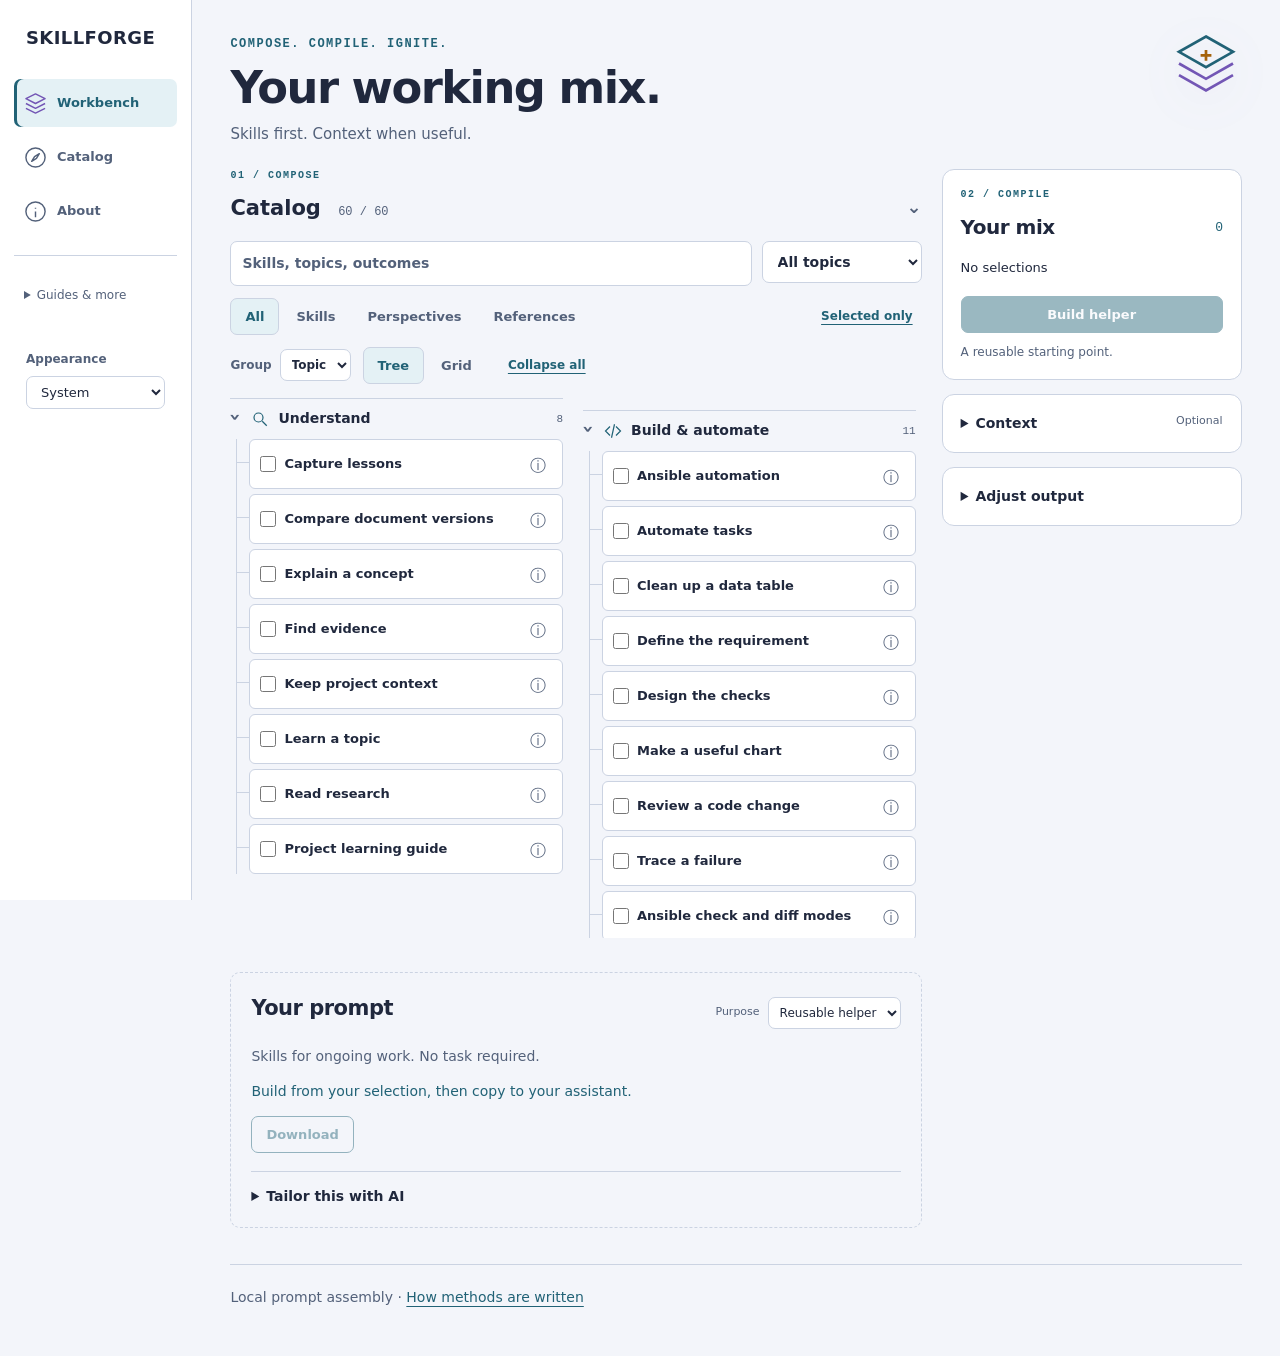
==== commit 0297d64f: "Open the site directly in Skillforge Workbench" ====
--- a/index.html
+++ b/index.html
@@ -1,9 +1,3 @@
 <!doctype html>
-<html lang="en"><head><meta charset="utf-8"><meta name="viewport" content="width=device-width, initial-scale=1"><title>AI Enablement</title><meta name="description" content="A little help with a task, or a helper you can make your own."><link rel="stylesheet" href="launch.css?v=e79131f3815f"><script src="site.js?v=ebd20b7e43db"></script></head>
-<body class="skillforge home-workbench"><a class="skip-link" href="#main-content">Skip to content</a><aside class="site-rail"><a class="brand" href="index.html">SKILLFORGE</a><button type="button" class="nav-toggle secondary" aria-expanded="true" aria-controls="site-navigation" hidden>Menu</button><div id="site-navigation"><nav aria-label="Workbench" class="rail-start"><a href="library.html" aria-label="Workbench"><svg viewBox="0 0 24 24" fill="none" stroke="currentColor" stroke-width="1.5" stroke-linejoin="round" aria-hidden="true"><path d="m12 2 10 5-10 5L2 7ZM2 12l10 5 10-5M2 17l10 5 10-5"/></svg><span class="nav-full">Workbench</span><span class="nav-short" aria-hidden="true">Build</span></a><a href="library.html#catalog-panel" aria-label="Catalog"><svg viewBox="0 0 24 24" fill="none" stroke="currentColor" stroke-width="1.5" stroke-linejoin="round" aria-hidden="true"><path d="M12 2a10 10 0 1 0 0 20 10 10 0 0 0 0-20M16 8l-3 5-5 3 3-5Z"/></svg><span class="nav-full">Catalog</span><span class="nav-short" aria-hidden="true">Catalog</span></a><a href="about.html" aria-label="About"><svg viewBox="0 0 24 24" fill="none" stroke="currentColor" stroke-width="1.5" stroke-linejoin="round" aria-hidden="true"><path d="M12 8v1M12 12v6M12 2a10 10 0 1 0 0 20 10 10 0 0 0 0-20"/></svg><span class="nav-full">About</span><span class="nav-short" aria-hidden="true">About</span></a></nav><details class="rail-guides" open><summary>Guides &amp; more</summary><nav aria-label="Guides" class="rail-tools"><a href="index.html" aria-current="page" aria-label="Home"><svg viewBox="0 0 24 24" fill="none" stroke="currentColor" stroke-width="1.5" stroke-linejoin="round" aria-hidden="true"><path d="M3 11 12 3l9 8M6 10v11h12V10M10 21v-7h4v7"/></svg><span class="nav-full">Home</span><span class="nav-short" aria-hidden="true">Home</span></a><a href="get-started.html" aria-label="Get started"><svg viewBox="0 0 24 24" fill="none" stroke="currentColor" stroke-width="1.5" stroke-linejoin="round" aria-hidden="true"><path d="M5 3h14v18H5ZM9 8l6 4-6 4Z"/></svg><span class="nav-full">Get started</span><span class="nav-short" aria-hidden="true">Start</span></a><a href="launch.html" aria-label="Task brief workflow"><svg viewBox="0 0 24 24" fill="none" stroke="currentColor" stroke-width="1.5" stroke-linejoin="round" aria-hidden="true"><path d="m14 2-10 12h7l-1 8 10-12h-7Z"/></svg><span class="nav-full">Task brief workflow</span><span class="nav-short" aria-hidden="true">Task</span></a></nav></details><div class="theme-control"><label for="forge-theme">Appearance</label><select id="forge-theme"><option value="system">System</option><option value="light">Light</option><option value="dark">Dark</option></select></div></div></aside><main id="main-content" tabindex="-1">
-<header class="home-hero prism-header"><div class="forge-art" aria-hidden="true"><svg viewBox="0 0 80 80" fill="none"><path d="M40 5 70 22 40 39 10 22Z" stroke="currentColor" stroke-width="3"/><path d="M10 35 40 52 70 35M10 48 40 65 70 48" stroke="var(--forge-violet)" stroke-width="3"/><path d="M40 20v12M34 26h12" stroke="var(--forge-amber)" stroke-width="3"/></svg></div><div class="eyebrow">Compose. Compile. Ignite.</div><h1>Your expertise. Assembled.</h1><p>Useful methods for the assistant you already use.</p></header>
-<section class="path-grid" aria-label="Choose your path"><a class="path-card" href="library.html"><span class="path-kicker">01 / Workbench</span><h2>Build your mix.</h2><p>Browse skills, combine perspectives, assemble a reusable prompt.</p><span class="path-action">Open Workbench →</span></a><a class="path-card" href="launch.html"><span class="path-kicker">02 / Task brief</span><h2>Shape an outcome.</h2><p>Add a task and the methods to tackle it.</p><span class="path-action">Build a brief →</span></a></section>
-<p class="path-note">Select → Build → Copy into your assistant.</p>
-<aside class="starter-invitation"><div><strong>Access &amp; setup</strong><p>Assistant access and first-use guide.</p></div><a href="get-started.html">Get started →</a></aside>
-<section class="possibilities" aria-labelledby="possibilities-heading"><h2 id="possibilities-heading">Compose. Compile. Ignite.</h2><div class="possibility-grid"><p><strong>Compose</strong><br>Choose what would help.</p><p><strong>Compile</strong><br>Make a setup or task brief.</p><p><strong>Ignite</strong><br>Use it. Check it. Refine it.</p></div></section>
-<div class="methods"><a href="prompt-cheat-sheet.md">Prompt reference</a><a href="CATALOG.md">Browse everything</a><a href="prompt-authoring.md">How the prompts are written</a></div><footer>Helper setups and task briefs. Works offline; AI tailoring requires a configured connection.</footer></main></body></html>
+<html lang="en"><head><meta charset="utf-8"><meta name="viewport" content="width=device-width, initial-scale=1"><title>Skillforge Workbench</title><meta name="description" content="Choose skills and build a useful prompt."><script>window.location.replace('library.html' + window.location.search + window.location.hash);</script><noscript><meta http-equiv="refresh" content="0; url=library.html"></noscript><script src="site.js?v=ebd20b7e43db"></script></head>
+<body><p><a href="library.html">Open Workbench</a></p></body></html>
